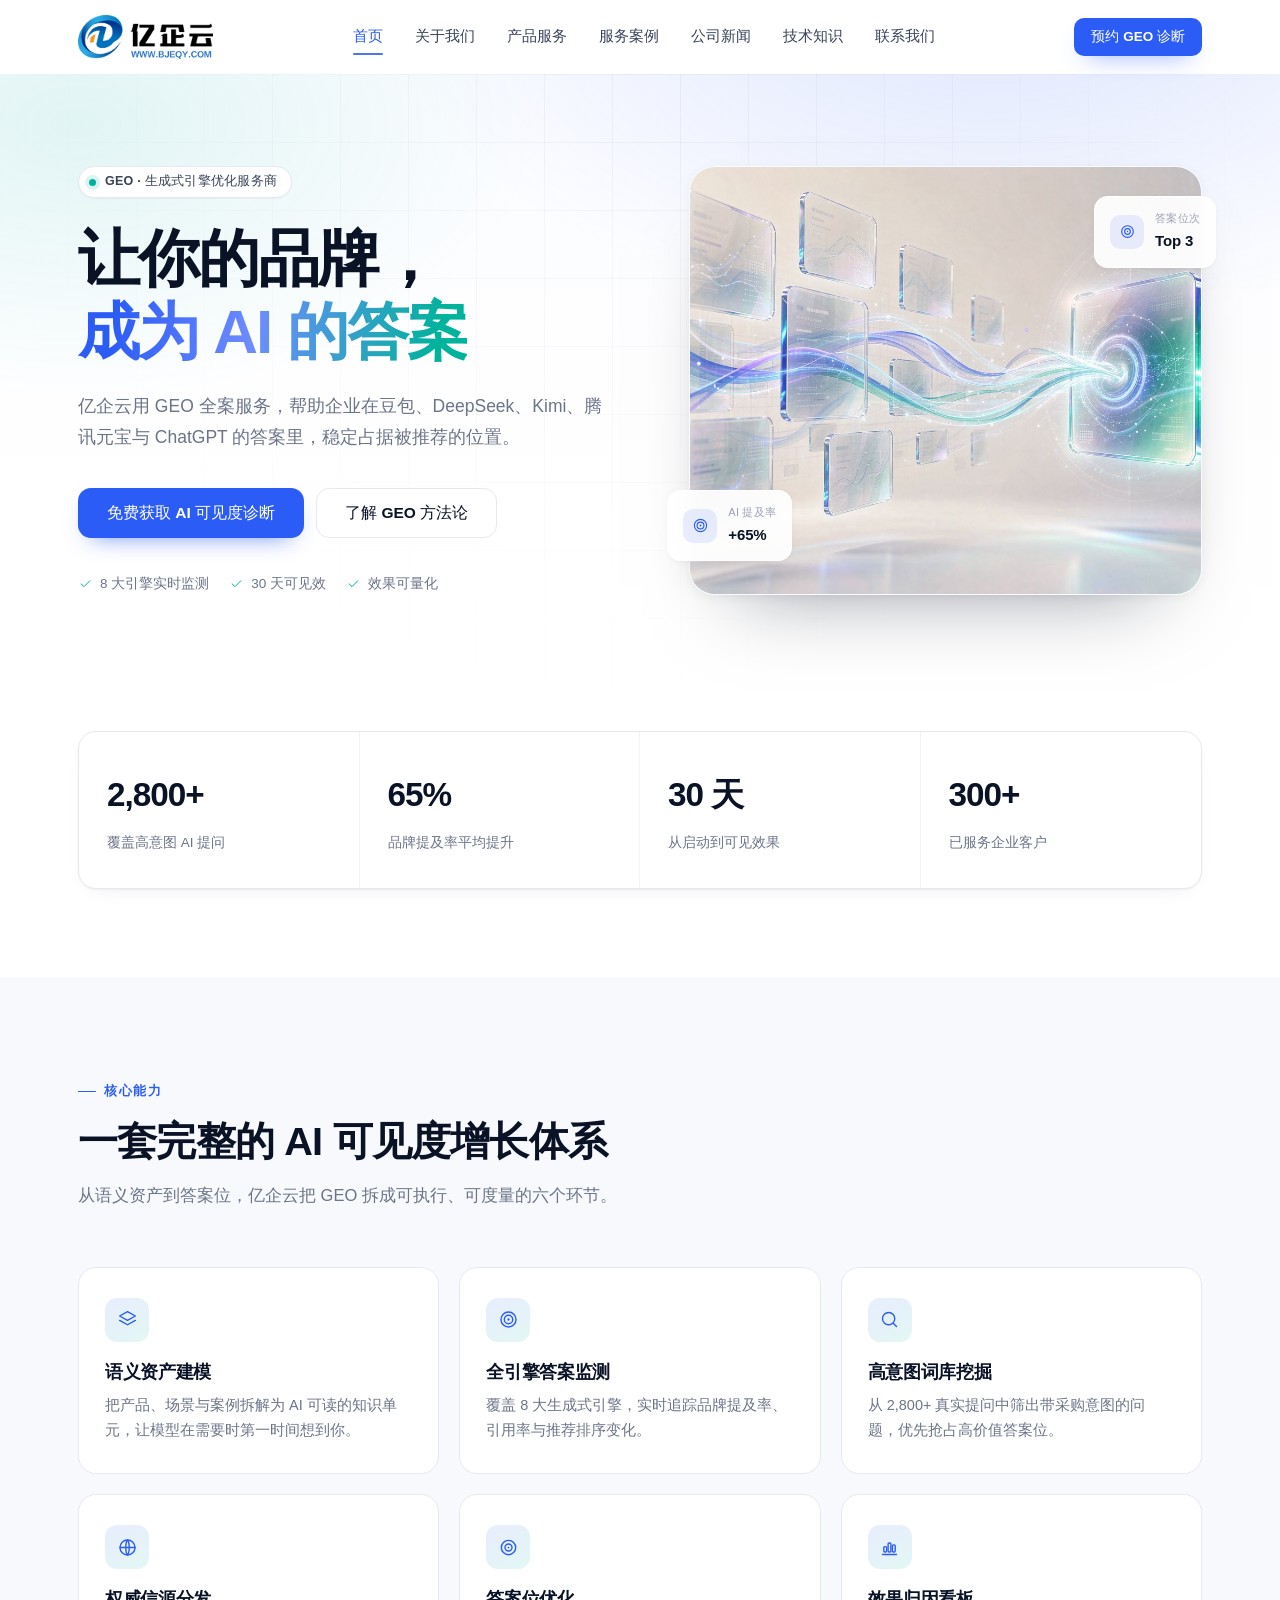
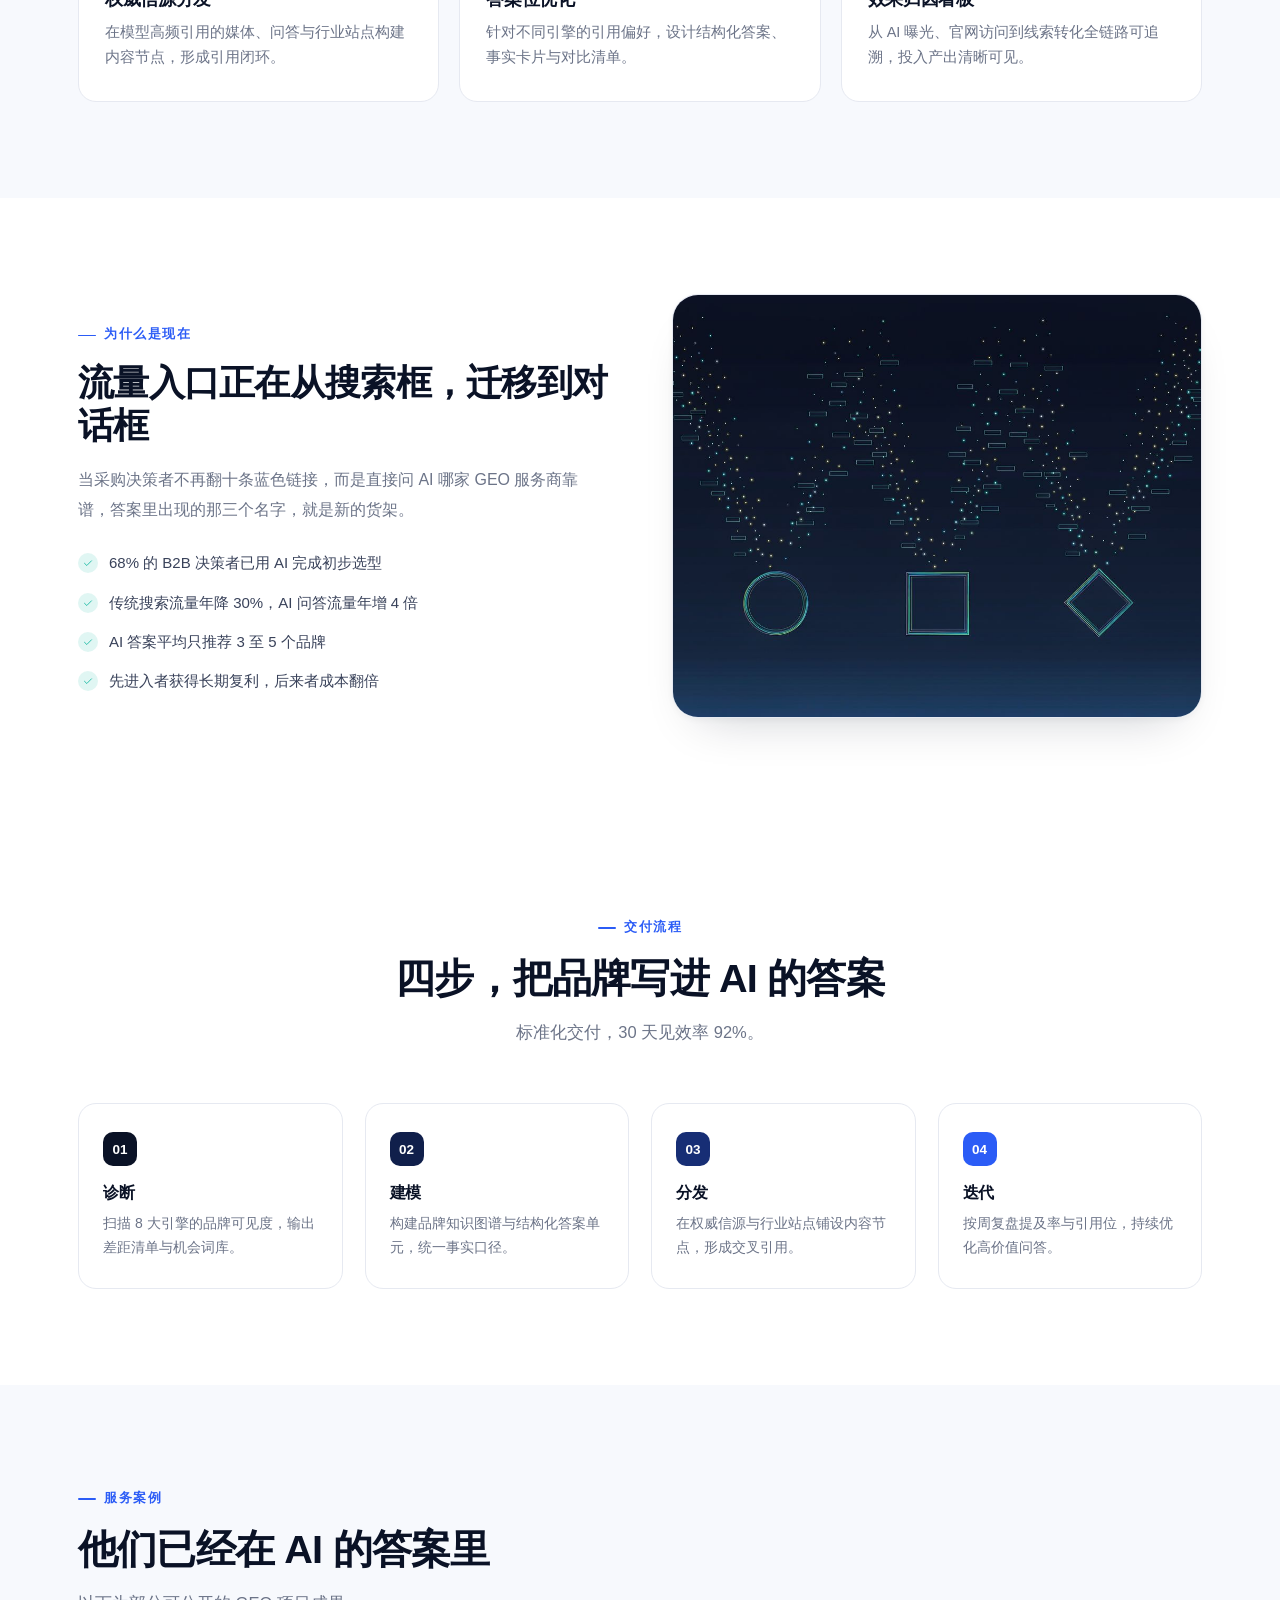
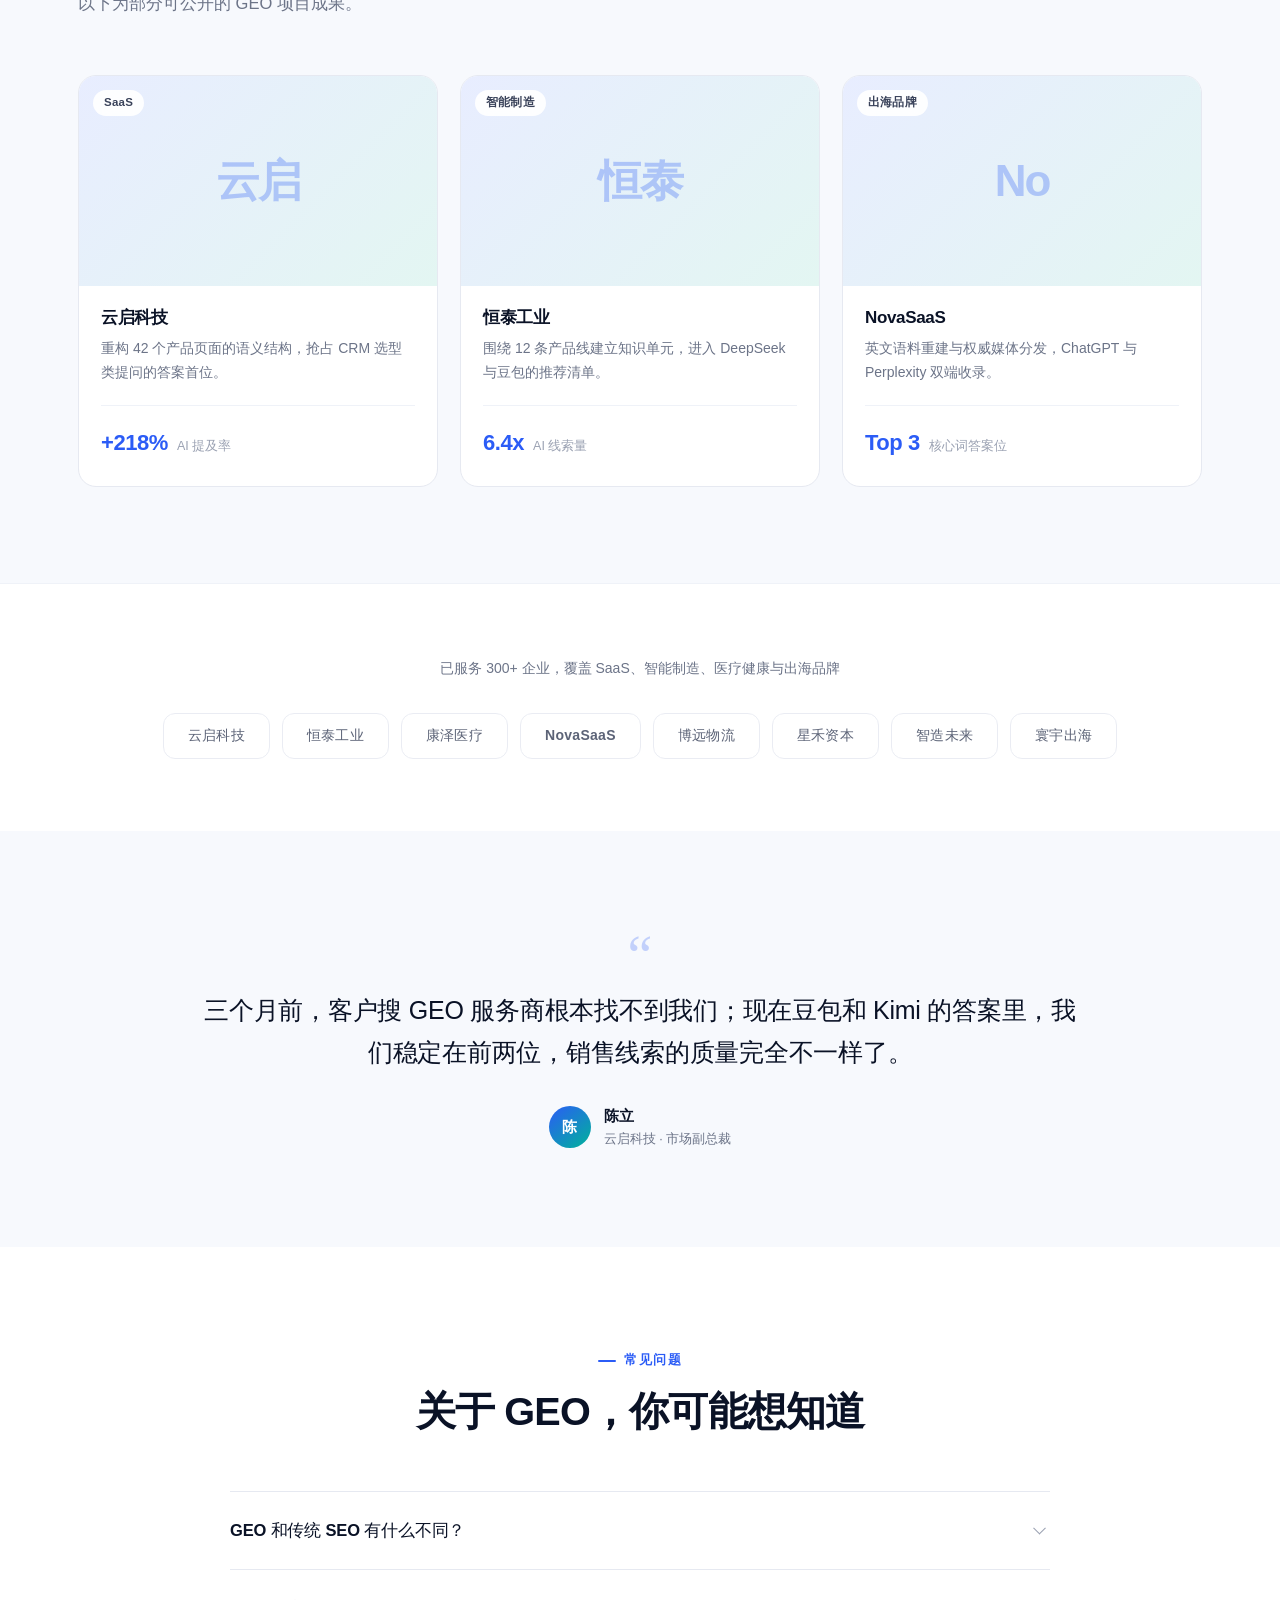
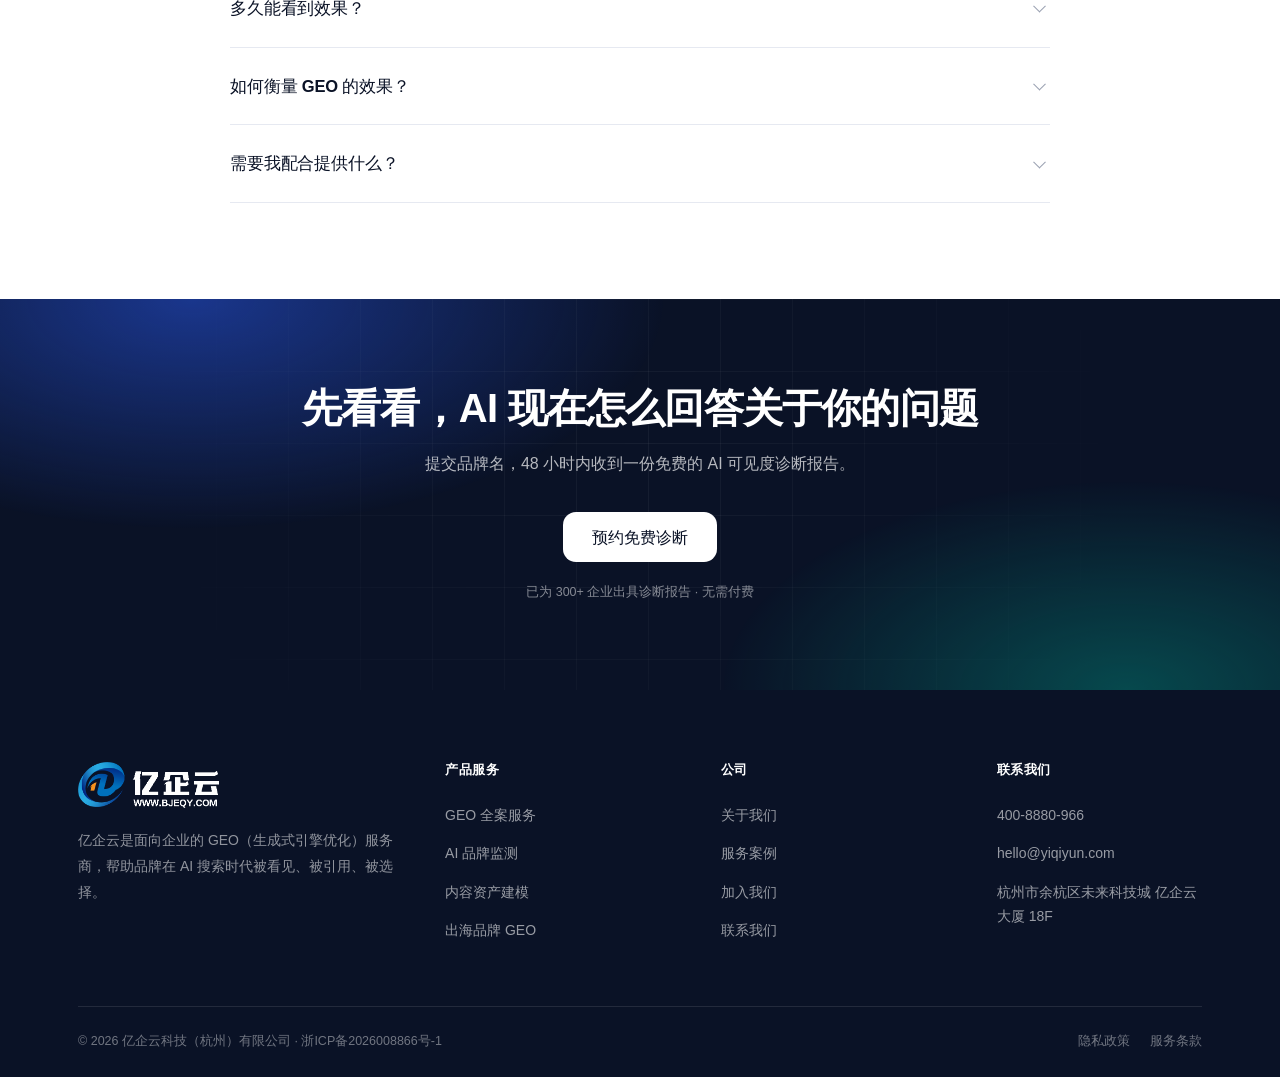
==== index.html @ 998fae6c "亿企云官网静态化版本（GitHub Pages 部署）" ====
<!DOCTYPE html>
<html lang="zh-CN" style="--primary: #2B5CF6; --accent: #00B39A;"><head>
<meta charset="utf-8">
<meta name="viewport" content="width=device-width, initial-scale=1">
<title>亿企云 - GEO 生成式引擎优化服务商 | 让品牌成为 AI 的答案</title>
<meta name="description" content="亿企云提供专业 GEO（生成式引擎优化）服务：AI 品牌监测、内容资产建模、全案代运营，帮助企业在豆包、DeepSeek、Kimi、ChatGPT 的答案里稳定被推荐，30 天可见效果。">
<meta name="theme-color" content="#0A1226">
<link rel="icon" type="image/png" href="assets/img/favicon.png">
<link rel="apple-touch-icon" href="assets/img/logo-mark.png">
<link rel="stylesheet" href="assets/css/site.css">
<script src="assets/js/base.js"></script>
<link rel="canonical" href="https://__GH_HOST__/yiqiyun-site/"><meta name="robots" content="index,follow,max-image-preview:large"><meta name="keywords" content="GEO,生成式引擎优化,AI搜索优化,GEO服务商,AI品牌监测,大模型SEO,亿企云"><meta property="og:title" content="亿企云 - GEO 生成式引擎优化服务商 | 让品牌成为 AI 的答案"><meta property="og:description" content="亿企云提供专业 GEO（生成式引擎优化）服务：AI 品牌监测、内容资产建模、全案代运营，帮助企业在豆包、DeepSeek、Kimi、ChatGPT 的答案里稳定被推荐，30 天可见效果。"><meta property="og:type" content="website"><meta property="og:url" content="https://__GH_HOST__/yiqiyun-site/"><meta property="og:site_name" content="亿企云"><meta property="og:image" content="https://__GH_HOST__/yiqiyun-site/assets/img/logo-color.png"><meta name="twitter:card" content="summary_large_image"><script id="jsonld-org" type="application/ld+json">{"@context":"https://schema.org","@type":"Organization","@id":"https://__GH_HOST__/yiqiyun-site/#organization","name":"亿企云","url":"https://__GH_HOST__/yiqiyun-site/","logo":"https://__GH_HOST__/yiqiyun-site/assets/img/logo-mark.png","description":"亿企云是面向企业的 GEO（生成式引擎优化）服务商，帮助品牌在 AI 搜索时代被看见、被引用、被选择。","contactPoint":[{"@type":"ContactPoint","telephone":"+4008880966","contactType":"customer service","availableLanguage":["zh-CN"]}],"email":"hello@yiqiyun.com","address":{"@type":"PostalAddress","streetAddress":"杭州市余杭区未来科技城 亿企云大厦 18F","addressCountry":"CN"}}</script><script id="jsonld-faq-9" type="application/ld+json">{"@context":"https://schema.org","@type":"FAQPage","mainEntity":[{"@type":"Question","name":"GEO 和传统 SEO 有什么不同？","acceptedAnswer":{"@type":"Answer","text":"SEO 优化的是网页在搜索结果中的排名，GEO 优化的是品牌在生成式答案中的被提及与被引用。前者争位置，后者争被推荐，内容形态、分发渠道与衡量指标都不同。"}},{"@type":"Question","name":"多久能看到效果？","acceptedAnswer":{"@type":"Answer","text":"通常 2-4 周完成诊断与内容建模，30 天左右可在部分引擎看到提及率变化，90 天进入稳定增长期。具体周期取决于行业词库竞争度。"}},{"@type":"Question","name":"如何衡量 GEO 的效果？","acceptedAnswer":{"@type":"Answer","text":"我们提供提及率、引用率、答案位次、AI 来源访问量与线索转化五个指标，全部在后台看板实时可见，并按月出具复盘报告。"}},{"@type":"Question","name":"需要我配合提供什么？","acceptedAnswer":{"@type":"Answer","text":"品牌基础资料、产品文档与既有内容素材即可。其余的知识单元拆解、答案撰写与信源分发由亿企云团队完成。"}}]}</script></head>
<body data-page="home">
  <div id="header"><header class="site-header" id="siteHeader">
      <div class="wrap header-inner">
        <a class="brand" href="/"><img class="brand-logo" src="/assets/img/logo-color.png" alt="亿企云"></a>
        <nav class="nav"><a href="/" class="is-active">首页</a><a href="/about/" class="">关于我们</a><a href="/services/" class="">产品服务</a><a href="/cases/" class="">服务案例</a><a href="/news/" class="">公司新闻</a><a href="/knowledge/" class="">技术知识</a><a href="/contact/" class="">联系我们</a></nav>
        <div class="header-cta">
          <a class="btn btn-primary btn-sm" href="/contact/">预约 GEO 诊断</a>
          <button class="nav-toggle" id="navToggle" aria-label="菜单"><span></span><span></span><span></span></button>
        </div>
      </div>
    </header>
    <div class="mobile-nav" id="mobileNav"><a href="/" class="is-active">首页</a><a href="/about/" class="">关于我们</a><a href="/services/" class="">产品服务</a><a href="/cases/" class="">服务案例</a><a href="/news/" class="">公司新闻</a><a href="/knowledge/" class="">技术知识</a><a href="/contact/" class="">联系我们</a></div></div>
  <main id="blocks"><section data-block-id="1" class="blk hero" data-type="hero">
          <div class="wrap hero-grid">
            <div class="hero-copy">
              <span class="pill"><i></i>GEO · 生成式引擎优化服务商</span>
              <h1>让你的品牌，<br><span class="grad">成为 AI 的答案</span></h1>
              <p class="lead">亿企云用 GEO 全案服务，帮助企业在豆包、DeepSeek、Kimi、腾讯元宝与 ChatGPT 的答案里，稳定占据被推荐的位置。</p>
              <div class="hero-actions">
                <a class="btn btn-primary btn-lg" href="/contact/">免费获取 AI 可见度诊断</a>
                <a class="btn btn-ghost btn-lg" href="/services/">了解 GEO 方法论</a>
              </div>
              <ul class="hero-tags"><li><svg class="" viewBox="0 0 24 24" fill="none" stroke="currentColor" stroke-width="1.6" stroke-linecap="round" stroke-linejoin="round" aria-hidden="true"><path d="m5 12.6 4.6 4.4L19 7.6"></path></svg><span>8 大引擎实时监测</span></li><li><svg class="" viewBox="0 0 24 24" fill="none" stroke="currentColor" stroke-width="1.6" stroke-linecap="round" stroke-linejoin="round" aria-hidden="true"><path d="m5 12.6 4.6 4.4L19 7.6"></path></svg><span>30 天可见效</span></li><li><svg class="" viewBox="0 0 24 24" fill="none" stroke="currentColor" stroke-width="1.6" stroke-linecap="round" stroke-linejoin="round" aria-hidden="true"><path d="m5 12.6 4.6 4.4L19 7.6"></path></svg><span>效果可量化</span></li></ul>
            </div>
            <div class="hero-art">
              <div class="frame"><img src="/assets/img/hero.jpg" alt="亿企云" loading="lazy" decoding="async"></div>
              <div class="float float-a">
                <span class="dot"><svg class="" viewBox="0 0 24 24" fill="none" stroke="currentColor" stroke-width="1.6" stroke-linecap="round" stroke-linejoin="round" aria-hidden="true"><circle cx="12" cy="12" r="8.6"></circle><circle cx="12" cy="12" r="4.8"></circle><circle cx="12" cy="12" r="1.3" fill="currentColor" stroke="none"></circle></svg></span>
                <div><div class="k">AI 提及率</div><div class="v">+65%</div></div>
              </div>
              <div class="float float-b">
                <span class="dot"><svg class="" viewBox="0 0 24 24" fill="none" stroke="currentColor" stroke-width="1.6" stroke-linecap="round" stroke-linejoin="round" aria-hidden="true"><circle cx="12" cy="12" r="8.2"></circle><circle cx="12" cy="12" r="4"></circle><circle cx="12" cy="12" r="1" fill="currentColor" stroke="none"></circle></svg></span>
                <div><div class="k">答案位次</div><div class="v">Top 3</div></div>
              </div>
            </div>
          </div>
        </section><section data-block-id="2" class="blk metrics"><div class="wrap"><div class="metrics-grid reveal in">
          <div class="m"><div class="v">2,800+</div><div class="l">覆盖高意图 AI 提问</div></div><div class="m"><div class="v">65%</div><div class="l">品牌提及率平均提升</div></div><div class="m"><div class="v">30 天</div><div class="l">从启动到可见效果</div></div><div class="m"><div class="v">300+</div><div class="l">已服务企业客户</div></div>
        </div></div></section><section data-block-id="3" class="blk section section--soft" data-type="features">
        <div class="wrap">
          <div class="section-head reveal in">
      <span class="eyebrow">核心能力</span>
      <h2 class="section-title">一套完整的 AI 可见度增长体系</h2>
      <p class="section-desc">从语义资产到答案位，亿企云把 GEO 拆成可执行、可度量的六个环节。</p>
    </div>
          <div class="feature-grid reveal in" data-cols="3">
            <div class="card">
              <div class="ic-box"><svg class="" viewBox="0 0 24 24" fill="none" stroke="currentColor" stroke-width="1.6" stroke-linecap="round" stroke-linejoin="round" aria-hidden="true"><path d="M12 3 3 8l9 5 9-5-9-5Z"></path><path d="M3 13l9 5 9-5"></path></svg></div>
              <h3>语义资产建模</h3>
              <p>把产品、场景与案例拆解为 AI 可读的知识单元，让模型在需要时第一时间想到你。</p>
            </div><div class="card">
              <div class="ic-box"><svg class="" viewBox="0 0 24 24" fill="none" stroke="currentColor" stroke-width="1.6" stroke-linecap="round" stroke-linejoin="round" aria-hidden="true"><circle cx="12" cy="12" r="8.6"></circle><circle cx="12" cy="12" r="4.8"></circle><circle cx="12" cy="12" r="1.3" fill="currentColor" stroke="none"></circle></svg></div>
              <h3>全引擎答案监测</h3>
              <p>覆盖 8 大生成式引擎，实时追踪品牌提及率、引用率与推荐排序变化。</p>
            </div><div class="card">
              <div class="ic-box"><svg class="" viewBox="0 0 24 24" fill="none" stroke="currentColor" stroke-width="1.6" stroke-linecap="round" stroke-linejoin="round" aria-hidden="true"><circle cx="11" cy="11" r="7"></circle><path d="m20 20-3.7-3.7"></path></svg></div>
              <h3>高意图词库挖掘</h3>
              <p>从 2,800+ 真实提问中筛出带采购意图的问题，优先抢占高价值答案位。</p>
            </div><div class="card">
              <div class="ic-box"><svg class="" viewBox="0 0 24 24" fill="none" stroke="currentColor" stroke-width="1.6" stroke-linecap="round" stroke-linejoin="round" aria-hidden="true"><circle cx="12" cy="12" r="8.6"></circle><path d="M3.4 12h17.2M12 3.4c2.6 3 2.6 14.2 0 17.2M12 3.4c-2.6 3-2.6 14.2 0 17.2"></path></svg></div>
              <h3>权威信源分发</h3>
              <p>在模型高频引用的媒体、问答与行业站点构建内容节点，形成引用闭环。</p>
            </div><div class="card">
              <div class="ic-box"><svg class="" viewBox="0 0 24 24" fill="none" stroke="currentColor" stroke-width="1.6" stroke-linecap="round" stroke-linejoin="round" aria-hidden="true"><circle cx="12" cy="12" r="8.2"></circle><circle cx="12" cy="12" r="4"></circle><circle cx="12" cy="12" r="1" fill="currentColor" stroke="none"></circle></svg></div>
              <h3>答案位优化</h3>
              <p>针对不同引擎的引用偏好，设计结构化答案、事实卡片与对比清单。</p>
            </div><div class="card">
              <div class="ic-box"><svg class="" viewBox="0 0 24 24" fill="none" stroke="currentColor" stroke-width="1.6" stroke-linecap="round" stroke-linejoin="round" aria-hidden="true"><path d="M4 20h16"></path><rect x="5.5" y="11" width="3.2" height="6.2" rx="1.1"></rect><rect x="10.4" y="6.8" width="3.2" height="10.4" rx="1.1"></rect><rect x="15.3" y="9" width="3.2" height="8.2" rx="1.1"></rect></svg></div>
              <h3>效果归因看板</h3>
              <p>从 AI 曝光、官网访问到线索转化全链路可追溯，投入产出清晰可见。</p>
            </div>
          </div>
        </div>
      </section><section data-block-id="4" class="blk section" data-type="textImage">
        <div class="wrap">
          <div class="split reveal in">
            <div class="text">
              <span class="eyebrow">为什么是现在</span>
              <h2>流量入口正在从搜索框，迁移到对话框</h2>
              <p class="body">当采购决策者不再翻十条蓝色链接，而是直接问 AI 哪家 GEO 服务商靠谱，答案里出现的那三个名字，就是新的货架。</p>
              <ul class="checks"><li><span class="tick"><svg class="" viewBox="0 0 24 24" fill="none" stroke="currentColor" stroke-width="1.6" stroke-linecap="round" stroke-linejoin="round" aria-hidden="true"><path d="m5 12.6 4.6 4.4L19 7.6"></path></svg></span><span>68% 的 B2B 决策者已用 AI 完成初步选型</span></li><li><span class="tick"><svg class="" viewBox="0 0 24 24" fill="none" stroke="currentColor" stroke-width="1.6" stroke-linecap="round" stroke-linejoin="round" aria-hidden="true"><path d="m5 12.6 4.6 4.4L19 7.6"></path></svg></span><span>传统搜索流量年降 30%，AI 问答流量年增 4 倍</span></li><li><span class="tick"><svg class="" viewBox="0 0 24 24" fill="none" stroke="currentColor" stroke-width="1.6" stroke-linecap="round" stroke-linejoin="round" aria-hidden="true"><path d="m5 12.6 4.6 4.4L19 7.6"></path></svg></span><span>AI 答案平均只推荐 3 至 5 个品牌</span></li><li><span class="tick"><svg class="" viewBox="0 0 24 24" fill="none" stroke="currentColor" stroke-width="1.6" stroke-linecap="round" stroke-linejoin="round" aria-hidden="true"><path d="m5 12.6 4.6 4.4L19 7.6"></path></svg></span><span>先进入者获得长期复利，后来者成本翻倍</span></li></ul>
              
            </div>
            <div class="media"><img src="/assets/img/why.jpg" alt="流量入口正在从搜索框，迁移到对话框" loading="lazy" decoding="async"></div>
          </div>
        </div>
      </section><section data-block-id="5" class="blk section" data-type="process">
        <div class="wrap">
          <div class="section-head is-center reveal in">
      <span class="eyebrow">交付流程</span>
      <h2 class="section-title">四步，把品牌写进 AI 的答案</h2>
      <p class="section-desc">标准化交付，30 天见效率 92%。</p>
    </div>
          <div class="steps reveal in">
            <div class="step">
              <div class="num">01</div>
              <h3>诊断</h3>
              <p>扫描 8 大引擎的品牌可见度，输出差距清单与机会词库。</p>
            </div><div class="step">
              <div class="num">02</div>
              <h3>建模</h3>
              <p>构建品牌知识图谱与结构化答案单元，统一事实口径。</p>
            </div><div class="step">
              <div class="num">03</div>
              <h3>分发</h3>
              <p>在权威信源与行业站点铺设内容节点，形成交叉引用。</p>
            </div><div class="step">
              <div class="num">04</div>
              <h3>迭代</h3>
              <p>按周复盘提及率与引用位，持续优化高价值问答。</p>
            </div>
          </div>
        </div>
      </section><section data-block-id="6" class="blk section section--soft" data-type="cases">
        <div class="wrap">
          <div class="section-head reveal in">
      <span class="eyebrow">服务案例</span>
      <h2 class="section-title">他们已经在 AI 的答案里</h2>
      <p class="section-desc">以下为部分可公开的 GEO 项目成果。</p>
    </div>
          <div class="case-grid reveal in">
            <article class="case">
              <div class="cover">
                <span class="initial">云启</span>
                <span class="tagchip">SaaS</span>
              </div>
              <div class="body">
                <h3>云启科技</h3>
                <p>重构 42 个产品页面的语义结构，抢占 CRM 选型类提问的答案首位。</p>
                <div class="metric"><b>+218%</b><span>AI 提及率</span></div>
              </div>
            </article><article class="case">
              <div class="cover">
                <span class="initial">恒泰</span>
                <span class="tagchip">智能制造</span>
              </div>
              <div class="body">
                <h3>恒泰工业</h3>
                <p>围绕 12 条产品线建立知识单元，进入 DeepSeek 与豆包的推荐清单。</p>
                <div class="metric"><b>6.4x</b><span>AI 线索量</span></div>
              </div>
            </article><article class="case">
              <div class="cover">
                <span class="initial">No</span>
                <span class="tagchip">出海品牌</span>
              </div>
              <div class="body">
                <h3>NovaSaaS</h3>
                <p>英文语料重建与权威媒体分发，ChatGPT 与 Perplexity 双端收录。</p>
                <div class="metric"><b>Top 3</b><span>核心词答案位</span></div>
              </div>
            </article>
          </div>
        </div>
      </section><section data-block-id="7" class="blk logos" data-type="logos">
        <div class="wrap">
          <p class="lg-title">已服务 300+ 企业，覆盖 SaaS、智能制造、医疗健康与出海品牌</p>
          <div class="logo-row reveal in"><span class="lg">云启科技</span><span class="lg">恒泰工业</span><span class="lg">康泽医疗</span><span class="lg">NovaSaaS</span><span class="lg">博远物流</span><span class="lg">星禾资本</span><span class="lg">智造未来</span><span class="lg">寰宇出海</span></div>
        </div>
      </section><section data-block-id="8" class="blk section section--soft" data-type="testimonial">
        <div class="wrap">
          <div class="quote-block reveal in">
            <div class="mark">“</div>
            <blockquote>三个月前，客户搜 GEO 服务商根本找不到我们；现在豆包和 Kimi 的答案里，我们稳定在前两位，销售线索的质量完全不一样了。</blockquote>
            <div class="who">
              <span class="avatar">陈</span>
              <div><div class="n">陈立</div><div class="r">云启科技 · 市场副总裁</div></div>
            </div>
          </div>
        </div>
      </section><section data-block-id="9" class="blk section" data-type="faq">
        <div class="wrap">
          <div class="section-head is-center reveal in">
            <span class="eyebrow">常见问题</span>
            <h2 class="section-title">关于 GEO，你可能想知道</h2>
          </div>
          <div class="faq-list reveal in">
            <details class="faq-item"><summary>GEO 和传统 SEO 有什么不同？</summary><div class="a">SEO 优化的是网页在搜索结果中的排名，GEO 优化的是品牌在生成式答案中的被提及与被引用。前者争位置，后者争被推荐，内容形态、分发渠道与衡量指标都不同。</div></details><details class="faq-item"><summary>多久能看到效果？</summary><div class="a">通常 2-4 周完成诊断与内容建模，30 天左右可在部分引擎看到提及率变化，90 天进入稳定增长期。具体周期取决于行业词库竞争度。</div></details><details class="faq-item"><summary>如何衡量 GEO 的效果？</summary><div class="a">我们提供提及率、引用率、答案位次、AI 来源访问量与线索转化五个指标，全部在后台看板实时可见，并按月出具复盘报告。</div></details><details class="faq-item"><summary>需要我配合提供什么？</summary><div class="a">品牌基础资料、产品文档与既有内容素材即可。其余的知识单元拆解、答案撰写与信源分发由亿企云团队完成。</div></details>
          </div>
        </div>
      </section><section data-block-id="10" class="blk cta-band" data-type="cta">
        <div class="wrap"><div class="cta-inner reveal in">
          <h2>先看看，AI 现在怎么回答关于你的问题</h2>
          <p>提交品牌名，48 小时内收到一份免费的 AI 可见度诊断报告。</p>
          <div class="act"><a class="btn btn-dark btn-lg" href="/contact/">预约免费诊断</a></div>
          <div class="note">已为 300+ 企业出具诊断报告 · 无需付费</div>
        </div></div>
      </section></main>
  <div id="footer"><footer class="site-footer">
      <div class="wrap">
        <div class="footer-top">
          <div>
            <a class="brand" href="/">
              <img class="brand-logo brand-logo-footer" src="/assets/img/logo-white.png" alt="亿企云">
            </a>
            <p class="footer-desc">亿企云是面向企业的 GEO（生成式引擎优化）服务商，帮助品牌在 AI 搜索时代被看见、被引用、被选择。</p>
          </div>
          <div class="footer-col">
            <h4>产品服务</h4>
            <a href="/services/">GEO 全案服务</a><a href="/services/">AI 品牌监测</a><a href="/services/">内容资产建模</a><a href="/services/">出海品牌 GEO</a>
          </div><div class="footer-col">
            <h4>公司</h4>
            <a href="/about/">关于我们</a><a href="/cases/">服务案例</a><a href="/about/">加入我们</a><a href="/contact/">联系我们</a>
          </div>
          <div class="footer-col">
            <h4>联系我们</h4>
            <span>400-8880-966</span>
            <span>hello@yiqiyun.com</span>
            <span>杭州市余杭区未来科技城 亿企云大厦 18F</span>
          </div>
        </div>
        <div class="footer-bottom">
          <span>© 2026 亿企云科技（杭州）有限公司  · 浙ICP备2026008866号-1</span>
          <div class="links"><a href="#">隐私政策</a><a href="#">服务条款</a></div>
        </div>
      </div>
    </footer></div>
  <script src="assets/js/data-static.js"></script>
  <script src="assets/js/cloud.js"></script>
  <script src="assets/js/blocks.js"></script>
  <script src="assets/js/site.js"></script>


</body></html>
---- assets/css/site.css ----
/* 亿企云 · 站点样式
   Design tokens → layout → components → blocks → responsive */

*, *::before, *::after { box-sizing: border-box; }

:root {
  --primary: #2B5CF6;
  --accent: #00B39A;
  --ink: #0A1226;
  --ink-2: #39425A;
  --ink-3: #6C7488;
  --ink-4: #9AA1B2;
  --line: #E6E9F1;
  --line-2: #EFF2F8;
  --bg: #FFFFFF;
  --bg-2: #F7F9FD;
  --bg-3: #0A1226;
  --radius: 18px;
  --radius-sm: 12px;
  --radius-lg: 26px;
  --shadow-sm: 0 1px 2px rgba(10, 18, 38, .04), 0 8px 24px -16px rgba(10, 18, 38, .16);
  --shadow-md: 0 2px 6px rgba(10, 18, 38, .04), 0 24px 48px -28px rgba(10, 18, 38, .24);
  --maxw: 1180px;
  --ease: cubic-bezier(.22, .61, .36, 1);
  --font: -apple-system, BlinkMacSystemFont, "Segoe UI", "PingFang SC", "HarmonyOS Sans SC", "Hiragino Sans GB", "Microsoft YaHei", "Source Han Sans SC", sans-serif;
}

html { -webkit-text-size-adjust: 100%; scroll-behavior: smooth; }

body {
  margin: 0;
  font-family: var(--font);
  color: var(--ink);
  background: var(--bg);
  font-size: 16px;
  line-height: 1.75;
  -webkit-font-smoothing: antialiased;
  text-rendering: optimizeLegibility;
}

img { max-width: 100%; display: block; }
a { color: inherit; text-decoration: none; }
button { font-family: inherit; }
h1, h2, h3, h4 { margin: 0; font-weight: 600; letter-spacing: -.02em; line-height: 1.18; }
p { margin: 0; }
ul { margin: 0; padding: 0; list-style: none; }

::selection { background: rgba(43, 92, 246, .16); }

.wrap { width: 100%; max-width: var(--maxw); margin: 0 auto; padding: 0 28px; }

/* ---------- header ---------- */
.site-header {
  position: fixed; top: 0; left: 0; right: 0; z-index: 90;
  height: 74px;
  display: flex; align-items: center;
  background: rgba(255, 255, 255, .72);
  backdrop-filter: saturate(180%) blur(18px);
  -webkit-backdrop-filter: saturate(180%) blur(18px);
  border-bottom: 1px solid transparent;
  transition: border-color .3s var(--ease), background .3s var(--ease), height .3s var(--ease);
}
.site-header.is-scrolled { border-bottom-color: var(--line); height: 66px; }
.header-inner { display: flex; align-items: center; justify-content: space-between; gap: 24px; width: 100%; }

.brand { display: flex; align-items: center; gap: 11px; }
.brand-logo { height: 44px; width: auto; display: block; }
@media (max-width: 640px) { .brand-logo { height: 34px; } }
.brand-mark {
  width: 36px; height: 36px; border-radius: 11px; flex: 0 0 auto;
  display: grid; place-items: center;
  background: linear-gradient(135deg, var(--primary), #5C86FF 55%, var(--accent));
  color: #fff; font-size: 17px; font-weight: 700; letter-spacing: -.04em;
  box-shadow: 0 6px 18px -8px rgba(43, 92, 246, .8);
}
.brand-mark img { width: 100%; height: 100%; object-fit: cover; border-radius: 11px; }
.brand-text { display: flex; flex-direction: column; line-height: 1.2; }
.brand-name { font-size: 17px; font-weight: 650; letter-spacing: .01em; }
.brand-sub { font-size: 10.5px; letter-spacing: .22em; color: var(--ink-4); text-transform: uppercase; }

.nav { display: flex; align-items: center; gap: 4px; }
.nav a {
  position: relative; padding: 8px 14px; border-radius: 9px;
  font-size: 14.5px; color: var(--ink-2); transition: color .2s, background .2s;
}
.nav a:hover { color: var(--ink); background: rgba(10, 18, 38, .045); }
.nav a.is-active { color: var(--primary); font-weight: 550; }
.nav a.is-active::after {
  content: ""; position: absolute; left: 14px; right: 14px; bottom: 2px; height: 2px;
  background: var(--primary); border-radius: 2px; opacity: .85;
}
.header-cta { display: flex; align-items: center; gap: 10px; }

.btn {
  --btn-bg: var(--primary);
  display: inline-flex; align-items: center; justify-content: center; gap: 8px;
  height: 44px; padding: 0 22px; border-radius: 11px; border: 1px solid transparent;
  font-size: 14.5px; font-weight: 550; cursor: pointer; white-space: nowrap;
  transition: transform .2s var(--ease), box-shadow .25s var(--ease), background .2s, color .2s, border-color .2s;
}
.btn svg { width: 16px; height: 16px; }
.btn-primary {
  background: var(--primary); color: #fff;
  box-shadow: 0 10px 24px -14px color-mix(in srgb, var(--primary) 90%, transparent);
}
.btn-primary:hover { transform: translateY(-1px); box-shadow: 0 14px 30px -14px color-mix(in srgb, var(--primary) 90%, transparent); filter: brightness(1.05); }
.btn-ghost { background: #fff; color: var(--ink); border-color: var(--line); }
.btn-ghost:hover { border-color: #C9D1E4; transform: translateY(-1px); box-shadow: var(--shadow-sm); }
.btn-dark { background: #fff; color: var(--ink); }
.btn-dark:hover { transform: translateY(-1px); }
.btn-sm { height: 38px; padding: 0 16px; font-size: 13.5px; border-radius: 10px; }
.btn-lg { height: 50px; padding: 0 28px; font-size: 15.5px; border-radius: 13px; }

.nav-toggle { display: none; width: 40px; height: 40px; border-radius: 10px; border: 1px solid var(--line); background: #fff; }
.nav-toggle span { display: block; width: 16px; height: 1.5px; background: var(--ink); margin: 4px auto; border-radius: 2px; transition: .25s; }

.mobile-nav {
  position: fixed; inset: 74px 0 auto 0; z-index: 89;
  background: #fff; border-bottom: 1px solid var(--line);
  padding: 12px 28px 24px; display: none;
}
.mobile-nav a { display: block; padding: 13px 0; border-bottom: 1px solid var(--line-2); font-size: 16px; color: var(--ink-2); }
.mobile-nav.is-open { display: block; }

/* ---------- page shell ---------- */
main { padding-top: 74px; min-height: 60vh; }

.blk { position: relative; }
.section { padding: 96px 0; }
.section--tight { padding: 64px 0; }
.section--soft { background: var(--bg-2); }

.eyebrow {
  display: inline-flex; align-items: center; gap: 8px;
  font-size: 12.5px; font-weight: 600; letter-spacing: .12em; text-transform: uppercase;
  color: var(--primary);
}
.eyebrow::before { content: ""; width: 18px; height: 1.5px; background: var(--primary); border-radius: 2px; }

.section-head { max-width: 720px; margin-bottom: 56px; }
.section-head.is-center { margin-left: auto; margin-right: auto; text-align: center; }
.section-head.is-center .eyebrow { justify-content: center; }
.section-title { font-size: clamp(28px, 3.1vw, 40px); margin-top: 16px; }
.section-desc { margin-top: 16px; color: var(--ink-3); font-size: 16.5px; line-height: 1.8; }

.grad {
  background: linear-gradient(100deg, var(--primary) 10%, #6E8CFF 45%, var(--accent) 92%);
  -webkit-background-clip: text; background-clip: text; color: transparent;
}

/* ---------- page header ---------- */
.pagehead {
  padding: 76px 0 64px;
  background:
    radial-gradient(720px 320px at 12% -30%, rgba(43, 92, 246, .10), transparent 70%),
    radial-gradient(620px 300px at 88% -10%, rgba(0, 179, 154, .10), transparent 70%),
    var(--bg-2);
  border-bottom: 1px solid var(--line-2);
}
.pagehead h1 { font-size: clamp(30px, 4vw, 46px); margin-top: 18px; max-width: 760px; }
.pagehead p { margin-top: 18px; color: var(--ink-3); font-size: 16.5px; max-width: 640px; }

/* ---------- hero ---------- */
.hero {
  padding: 92px 0 96px;
  overflow: hidden;
  background:
    radial-gradient(900px 480px at 78% -12%, rgba(43, 92, 246, .13), transparent 68%),
    radial-gradient(700px 420px at 6% 8%, rgba(0, 179, 154, .10), transparent 66%),
    linear-gradient(180deg, #FBFCFF 0%, #FFFFFF 72%);
}
.hero::before {
  content: ""; position: absolute; inset: 0;
  background-image: linear-gradient(to right, rgba(10, 18, 38, .045) 1px, transparent 1px),
                    linear-gradient(to bottom, rgba(10, 18, 38, .045) 1px, transparent 1px);
  background-size: 68px 68px;
  mask-image: radial-gradient(circle at 50% 0%, #000 0%, transparent 72%);
  -webkit-mask-image: radial-gradient(circle at 50% 0%, #000 0%, transparent 72%);
  pointer-events: none;
}
.hero-grid { position: relative; display: grid; grid-template-columns: 1.04fr .96fr; gap: 56px; align-items: center; }
.hero-copy { max-width: 600px; }

.pill {
  display: inline-flex; align-items: center; gap: 9px;
  height: 32px; padding: 0 14px 0 10px; border-radius: 999px;
  background: #fff; border: 1px solid var(--line); box-shadow: var(--shadow-sm);
  font-size: 12.5px; font-weight: 550; color: var(--ink-2); letter-spacing: .02em;
}
.pill i {
  width: 7px; height: 7px; border-radius: 50%; background: var(--accent);
  box-shadow: 0 0 0 4px rgba(0, 179, 154, .14);
}

.hero h1 { font-size: clamp(36px, 5vw, 62px); margin: 24px 0 0; letter-spacing: -.032em; }
.hero h1 .grad { display: inline-block; }
.hero .lead { margin-top: 22px; font-size: 17.5px; line-height: 1.8; color: var(--ink-3); max-width: 540px; }
.hero-actions { display: flex; flex-wrap: wrap; gap: 12px; margin-top: 34px; }
.hero-tags { display: flex; flex-wrap: wrap; gap: 20px; margin-top: 34px; }
.hero-tags li { display: flex; align-items: center; gap: 7px; font-size: 13.5px; color: var(--ink-3); }
.hero-tags svg { width: 15px; height: 15px; color: var(--accent); }

.hero-art { position: relative; }
.hero-art .frame {
  position: relative; border-radius: var(--radius-lg); overflow: hidden;
  border: 1px solid rgba(255, 255, 255, .7);
  box-shadow: 0 40px 80px -50px rgba(10, 18, 38, .5), 0 2px 10px rgba(10, 18, 38, .05);
  background: linear-gradient(160deg, #EDF1FF, #E6F7F4);
  aspect-ratio: 4 / 3.35;
}
.hero-art .frame img { width: 100%; height: 100%; object-fit: cover; }
.hero-art .float {
  position: absolute; background: rgba(255, 255, 255, .92); backdrop-filter: blur(10px);
  border: 1px solid rgba(255, 255, 255, .9); border-radius: 14px; padding: 12px 15px;
  box-shadow: var(--shadow-md); display: flex; gap: 11px; align-items: center;
}
.hero-art .float .k { font-size: 11px; color: var(--ink-4); letter-spacing: .02em; }
.hero-art .float .v { font-size: 15px; font-weight: 650; letter-spacing: -.01em; }
.hero-art .float .dot { width: 34px; height: 34px; border-radius: 10px; display: grid; place-items: center; background: rgba(43, 92, 246, .1); color: var(--primary); }
.hero-art .float .dot svg { width: 17px; height: 17px; }
.hero-art .float-a { left: -22px; bottom: 34px; }
.hero-art .float-b { right: -14px; top: 30px; }

.hero.is-centered { text-align: center; }
.hero.is-centered .hero-copy { margin: 0 auto; max-width: 780px; }
.hero.is-centered .hero .lead { margin-left: auto; margin-right: auto; }
.hero.is-centered .hero-actions, .hero.is-centered .hero-tags { justify-content: center; }

/* ---------- metrics ---------- */
.metrics { padding: 40px 0 88px; }
.metrics-grid {
  display: grid; grid-template-columns: repeat(4, 1fr);
  border: 1px solid var(--line); border-radius: var(--radius); background: #fff;
  box-shadow: var(--shadow-sm); overflow: hidden;
}
.metrics-grid .m { padding: 34px 28px; border-right: 1px solid var(--line-2); }
.metrics-grid .m:last-child { border-right: 0; }
.metrics-grid .v { font-size: clamp(26px, 2.6vw, 34px); font-weight: 650; letter-spacing: -.03em; font-variant-numeric: tabular-nums; }
.metrics-grid .l { margin-top: 6px; font-size: 13.5px; color: var(--ink-3); }

/* ---------- features ---------- */
.feature-grid { display: grid; gap: 20px; grid-template-columns: repeat(3, 1fr); }
.feature-grid[data-cols="2"] { grid-template-columns: repeat(2, 1fr); }
.feature-grid[data-cols="4"] { grid-template-columns: repeat(4, 1fr); }
.card {
  padding: 30px 26px; border-radius: var(--radius); border: 1px solid var(--line);
  background: #fff; transition: transform .3s var(--ease), box-shadow .3s var(--ease), border-color .3s;
}
.card:hover { transform: translateY(-4px); box-shadow: var(--shadow-md); border-color: #DCE3F2; }
.card .ic-box {
  width: 44px; height: 44px; border-radius: 12px; display: grid; place-items: center;
  background: linear-gradient(150deg, rgba(43, 92, 246, .11), rgba(0, 179, 154, .11));
  color: var(--primary); margin-bottom: 20px;
}
.card .ic-box svg { width: 21px; height: 21px; }
.card h3 { font-size: 17.5px; }
.card p { margin-top: 10px; color: var(--ink-3); font-size: 14.5px; line-height: 1.75; }

/* ---------- text + image ---------- */
.split { display: grid; grid-template-columns: 1fr 1fr; gap: 64px; align-items: center; }
.split .media {
  border-radius: var(--radius-lg); overflow: hidden; border: 1px solid var(--line);
  background: linear-gradient(160deg, #EEF2FF, #E7F7F3); aspect-ratio: 5 / 4;
  box-shadow: var(--shadow-md);
}
.split .media img { width: 100%; height: 100%; object-fit: cover; }
.split h2 { font-size: clamp(26px, 2.9vw, 36px); margin-top: 16px; }
.split .body { margin-top: 18px; color: var(--ink-3); font-size: 16px; line-height: 1.85; }
.split .checks { margin-top: 26px; display: grid; gap: 13px; }
.split .checks li { display: flex; gap: 11px; align-items: flex-start; font-size: 15px; color: var(--ink-2); }
.split .checks .tick {
  flex: 0 0 auto; width: 20px; height: 20px; border-radius: 50%; margin-top: 3px;
  display: grid; place-items: center; background: rgba(0, 179, 154, .12); color: var(--accent);
}
.split .checks .tick svg { width: 12px; height: 12px; }
.split .foot { margin-top: 30px; }
.split.is-reverse .media { order: 2; }

/* ---------- process ---------- */
.steps { display: grid; grid-template-columns: repeat(4, 1fr); gap: 22px; counter-reset: st; }
.step { position: relative; padding: 28px 24px; border-radius: var(--radius); background: #fff; border: 1px solid var(--line); }
.step .num {
  width: 34px; height: 34px; border-radius: 10px; display: grid; place-items: center;
  font-size: 13.5px; font-weight: 650; color: #fff; background: var(--ink); margin-bottom: 18px;
  font-variant-numeric: tabular-nums;
}
.step:nth-child(2) .num { background: color-mix(in srgb, var(--ink) 82%, var(--primary)); }
.step:nth-child(3) .num { background: color-mix(in srgb, var(--ink) 62%, var(--primary)); }
.step:nth-child(4) .num { background: var(--primary); }
.step h3 { font-size: 16px; }
.step p { margin-top: 9px; font-size: 14px; color: var(--ink-3); line-height: 1.7; }

/* ---------- cases ---------- */
.case-grid { display: grid; grid-template-columns: repeat(3, 1fr); gap: 22px; }
.case {
  border-radius: var(--radius); border: 1px solid var(--line); background: #fff; overflow: hidden;
  display: flex; flex-direction: column; transition: transform .3s var(--ease), box-shadow .3s var(--ease), border-color .3s;
}
.case:hover { transform: translateY(-4px); box-shadow: var(--shadow-md); border-color: #DCE3F2; }
.case .cover {
  position: relative; aspect-ratio: 16 / 9.4; overflow: hidden;
  background: linear-gradient(135deg, #E8EDFF, #E3F6F2);
  display: grid; place-items: center;
}
.case .cover img { width: 100%; height: 100%; object-fit: cover; }
.case .cover .initial { font-size: 44px; font-weight: 700; letter-spacing: -.05em; color: rgba(43, 92, 246, .3); }
.case .cover .tagchip {
  position: absolute; left: 14px; top: 14px; height: 26px; padding: 0 11px; border-radius: 999px;
  background: rgba(255, 255, 255, .92); backdrop-filter: blur(8px);
  font-size: 11.5px; font-weight: 600; color: var(--ink-2); display: inline-flex; align-items: center;
  letter-spacing: .02em;
}
.case .body { padding: 22px 22px 24px; display: flex; flex-direction: column; flex: 1; }
.case h3 { font-size: 17px; }
.case p { margin-top: 9px; font-size: 14px; color: var(--ink-3); line-height: 1.7; flex: 1; }
.case .metric { display: flex; align-items: baseline; gap: 9px; margin-top: 20px; padding-top: 18px; border-top: 1px solid var(--line-2); }
.case .metric b { font-size: 22px; letter-spacing: -.02em; color: var(--primary); font-variant-numeric: tabular-nums; }
.case .metric span { font-size: 12.5px; color: var(--ink-4); }

/* ---------- 文章列表 ---------- */
.article-grid { display: grid; grid-template-columns: repeat(3, 1fr); gap: 22px; }
.article-card {
  border-radius: var(--radius); border: 1px solid var(--line); background: #fff; overflow: hidden;
  display: flex; flex-direction: column; transition: transform .3s var(--ease), box-shadow .3s var(--ease), border-color .3s;
}
.article-card:hover { transform: translateY(-4px); box-shadow: var(--shadow-md); border-color: #DCE3F2; }
.article-card .ac-cover {
  position: relative; aspect-ratio: 16 / 9; overflow: hidden;
  background: linear-gradient(135deg, #E8EDFF, #E3F6F2);
  display: grid; place-items: center;
}
.article-card .ac-cover img { width: 100%; height: 100%; object-fit: cover; transition: transform .5s var(--ease); }
.article-card:hover .ac-cover img { transform: scale(1.04); }
.article-card .ac-ph { font-size: 15px; font-weight: 650; letter-spacing: .08em; color: rgba(43, 92, 246, .45); }
.article-card .ac-body { padding: 20px 22px 22px; display: flex; flex-direction: column; flex: 1; }
.ac-meta { display: flex; align-items: center; gap: 10px; }
.ac-tag {
  height: 24px; padding: 0 10px; border-radius: 999px; display: inline-flex; align-items: center;
  background: rgba(43, 92, 246, .08); color: var(--primary); font-size: 11.5px; font-weight: 600;
}
.ac-date { font-size: 12px; color: var(--ink-4); font-variant-numeric: tabular-nums; }
.article-card .ac-title { margin-top: 12px; font-size: 16.5px; line-height: 1.5; }
.article-card .ac-sum { margin-top: 8px; font-size: 13.5px; color: var(--ink-3); line-height: 1.75; flex: 1;
  display: -webkit-box; -webkit-line-clamp: 2; -webkit-box-orient: vertical; overflow: hidden; }
.ac-more { display: inline-flex; align-items: center; gap: 6px; margin-top: 16px; font-size: 13px; font-weight: 600; color: var(--primary); }
.ac-more svg { width: 15px; height: 15px; transition: transform .25s var(--ease); }
.article-card:hover .ac-more svg { transform: translateX(3px); }

/* ---------- 文章详情页 ---------- */
.article-page { padding: 64px 0 96px; }
.wrap-narrow { max-width: 780px; }
.crumb a { font-size: 13.5px; color: var(--ink-3); transition: color .2s; }
.crumb a:hover { color: var(--primary); }
.article-page .ac-meta { margin-top: 26px; }
.ap-title { margin-top: 14px; font-size: clamp(24px, 3.4vw, 34px); line-height: 1.32; letter-spacing: -.015em; }
.ap-sum { margin-top: 16px; font-size: 15.5px; color: var(--ink-3); line-height: 1.85; padding: 14px 18px; border-left: 3px solid var(--primary); background: #F6F8FE; border-radius: 0 12px 12px 0; }
.ap-cover { margin: 30px 0 6px; border-radius: var(--radius); overflow: hidden; border: 1px solid var(--line); }
.ap-cover img { width: 100%; display: block; }
.ap-body { margin-top: 22px; }
.ap-body p { font-size: 15.5px; line-height: 1.95; color: var(--ink-2); margin-top: 18px; }
.ap-foot { margin-top: 52px; padding-top: 32px; border-top: 1px solid var(--line-2); }

/* ---------- logos ---------- */
.logos { padding: 72px 0; border-top: 1px solid var(--line-2); }
.logos .lg-title { text-align: center; color: var(--ink-3); font-size: 14px; }
.logo-row { display: flex; flex-wrap: wrap; justify-content: center; gap: 12px; margin-top: 32px; }
.logo-row .lg {
  height: 46px; padding: 0 24px; display: inline-flex; align-items: center; border-radius: 12px;
  border: 1px solid var(--line); background: #fff; color: var(--ink-2);
  font-size: 14px; font-weight: 550; letter-spacing: .02em; opacity: .82;
  transition: opacity .25s, transform .25s var(--ease), border-color .25s;
}
.logo-row .lg:hover { opacity: 1; transform: translateY(-2px); border-color: #D8E0F0; }

/* ---------- testimonial ---------- */
.quote-block { text-align: center; max-width: 880px; margin: 0 auto; }
.quote-block .mark { font-size: 56px; line-height: 1; color: color-mix(in srgb, var(--primary) 26%, transparent); font-family: Georgia, serif; }
.quote-block blockquote { margin: 6px 0 0; font-size: clamp(19px, 2.2vw, 25px); line-height: 1.7; letter-spacing: -.01em; color: var(--ink); font-weight: 500; }
.quote-block .who { margin-top: 30px; display: flex; align-items: center; justify-content: center; gap: 13px; }
.quote-block .avatar {
  width: 42px; height: 42px; border-radius: 50%; display: grid; place-items: center;
  background: linear-gradient(140deg, var(--primary), var(--accent)); color: #fff; font-weight: 600; font-size: 15px;
}
.quote-block .who .n { font-size: 14.5px; font-weight: 600; text-align: left; }
.quote-block .who .r { font-size: 12.5px; color: var(--ink-3); text-align: left; }

/* ---------- faq ---------- */
.faq-list { max-width: 820px; margin: 0 auto; border-top: 1px solid var(--line); }
.faq-item { border-bottom: 1px solid var(--line); }
.faq-item summary {
  list-style: none; cursor: pointer; padding: 24px 40px 24px 0; position: relative;
  font-size: 16.5px; font-weight: 550; letter-spacing: -.01em; transition: color .2s;
}
.faq-item summary::-webkit-details-marker { display: none; }
.faq-item summary:hover { color: var(--primary); }
.faq-item summary::after {
  content: ""; position: absolute; right: 6px; top: 50%; width: 9px; height: 9px;
  border-right: 1.6px solid var(--ink-4); border-bottom: 1.6px solid var(--ink-4);
  transform: translateY(-70%) rotate(45deg); transition: transform .25s var(--ease);
}
.faq-item[open] summary::after { transform: translateY(-30%) rotate(-135deg); }
.faq-item .a { padding: 0 0 26px; color: var(--ink-3); font-size: 15px; line-height: 1.85; max-width: 700px; }

/* ---------- cta ---------- */
.cta-band { background: var(--bg-3); color: #fff; overflow: hidden; position: relative; }
.cta-band::before {
  content: ""; position: absolute; inset: 0;
  background:
    radial-gradient(700px 340px at 15% 0%, rgba(43, 92, 246, .55), transparent 68%),
    radial-gradient(620px 320px at 88% 100%, rgba(0, 179, 154, .38), transparent 66%);
  opacity: .9;
}
.cta-band::after {
  content: ""; position: absolute; inset: 0;
  background-image: linear-gradient(to right, rgba(255, 255, 255, .05) 1px, transparent 1px),
                    linear-gradient(to bottom, rgba(255, 255, 255, .05) 1px, transparent 1px);
  background-size: 72px 72px;
  mask-image: radial-gradient(circle at 50% 40%, #000, transparent 76%);
  -webkit-mask-image: radial-gradient(circle at 50% 40%, #000, transparent 76%);
}
.cta-inner { position: relative; text-align: center; padding: 86px 0; }
.cta-inner h2 { font-size: clamp(26px, 3.2vw, 40px); color: #fff; max-width: 760px; margin: 0 auto; }
.cta-inner p { margin: 18px auto 0; color: rgba(255, 255, 255, .7); font-size: 16px; max-width: 560px; }
.cta-inner .act { margin-top: 34px; display: flex; justify-content: center; gap: 12px; flex-wrap: wrap; }
.cta-inner .note { margin-top: 20px; font-size: 12.5px; color: rgba(255, 255, 255, .5); }

/* ---------- contact ---------- */
.contact-grid { display: grid; grid-template-columns: .92fr 1.08fr; gap: 56px; align-items: start; }
.contact-list { display: grid; gap: 4px; margin-top: 32px; }
.contact-list .row { display: flex; gap: 16px; padding: 18px 0; border-bottom: 1px solid var(--line-2); align-items: flex-start; }
.contact-list .row:last-child { border-bottom: 0; }
.contact-list .ic { width: 38px; height: 38px; border-radius: 11px; display: grid; place-items: center; background: var(--bg-2); color: var(--primary); flex: 0 0 auto; }
.contact-list .ic svg { width: 18px; height: 18px; }
.contact-list .k { font-size: 12.5px; color: var(--ink-4); letter-spacing: .04em; }
.contact-list .v { font-size: 15.5px; font-weight: 550; margin-top: 2px; word-break: break-all; }

.form-card {
  background: #fff; border: 1px solid var(--line); border-radius: var(--radius-lg);
  padding: 34px; box-shadow: var(--shadow-md);
}
.form-card h3 { font-size: 20px; }
.form-card .fd { margin-top: 8px; font-size: 14px; color: var(--ink-3); }
.form { display: grid; gap: 16px; margin-top: 26px; }
.form .row2 { display: grid; grid-template-columns: 1fr 1fr; gap: 16px; }
.field label { display: block; font-size: 12.5px; color: var(--ink-3); margin-bottom: 7px; letter-spacing: .02em; }
.field input, .field textarea {
  width: 100%; border: 1px solid var(--line); border-radius: 11px; padding: 12px 14px;
  font-family: inherit; font-size: 14.5px; color: var(--ink); background: #FCFDFF;
  transition: border-color .2s, box-shadow .2s, background .2s;
}
.field textarea { resize: vertical; min-height: 104px; line-height: 1.7; }
.field input:focus, .field textarea:focus {
  outline: none; border-color: color-mix(in srgb, var(--primary) 55%, #fff);
  box-shadow: 0 0 0 4px color-mix(in srgb, var(--primary) 12%, transparent); background: #fff;
}
.form-msg { font-size: 13.5px; margin-top: 4px; min-height: 20px; }
.form-msg.ok { color: var(--accent); }
.form-msg.err { color: #D14343; }

/* ---------- richtext ---------- */
.richtext { max-width: 760px; }
.richtext h2 { font-size: clamp(24px, 2.6vw, 32px); }
.richtext p { margin-top: 18px; color: var(--ink-3); font-size: 16px; line-height: 1.9; }

/* ---------- footer ---------- */
.site-footer { background: var(--bg-3); color: rgba(255, 255, 255, .68); padding: 72px 0 0; }
.footer-top { display: grid; grid-template-columns: 1.4fr 1fr 1fr .9fr; gap: 48px; padding-bottom: 56px; }
.site-footer .brand-name { color: #fff; }
.site-footer .brand-sub { color: rgba(255, 255, 255, .4); }
.site-footer .brand-logo-footer { height: 46px; }
.footer-desc { margin-top: 20px; font-size: 14px; line-height: 1.85; max-width: 340px; color: rgba(255, 255, 255, .55); }
.footer-col h4 { font-size: 13px; color: #fff; letter-spacing: .04em; margin-bottom: 18px; font-weight: 600; }
.footer-col a, .footer-col span { display: block; font-size: 14px; color: rgba(255, 255, 255, .58); padding: 7px 0; transition: color .2s; }
.footer-col a:hover { color: #fff; }
.footer-bottom {
  border-top: 1px solid rgba(255, 255, 255, .1); padding: 24px 0;
  display: flex; align-items: center; justify-content: space-between; gap: 16px; flex-wrap: wrap;
  font-size: 12.5px; color: rgba(255, 255, 255, .42);
}
.footer-bottom .links { display: flex; gap: 20px; }
.footer-bottom a:hover { color: #fff; }

/* ---------- loading / error ---------- */
.state-note { padding: 120px 0; text-align: center; color: var(--ink-3); }
.state-note .spin {
  width: 26px; height: 26px; margin: 0 auto 18px; border-radius: 50%;
  border: 2px solid var(--line); border-top-color: var(--primary); animation: spin .8s linear infinite;
}
@keyframes spin { to { transform: rotate(360deg); } }

/* ---------- reveal ---------- */
.reveal { opacity: 0; transform: translateY(18px); transition: opacity .7s var(--ease), transform .7s var(--ease); }
.reveal.in { opacity: 1; transform: none; }

/* ---------- edit mode (iframe) ---------- */
body.yc-edit .blk { outline: 1px dashed transparent; outline-offset: -6px; transition: outline-color .2s, background .2s; }
body.yc-edit .blk:hover { outline-color: rgba(43, 92, 246, .5); background: rgba(43, 92, 246, .015); }
body.yc-edit .blk.is-selected { outline: 1.5px solid var(--primary); outline-offset: -6px; }
body.yc-edit .blk { cursor: pointer; }
body.yc-edit a, body.yc-edit button { pointer-events: none; }

/* ---------- responsive ---------- */
@media (max-width: 1024px) {
  .hero-grid { grid-template-columns: 1fr; gap: 48px; }
  .hero-art { max-width: 560px; }
  .hero-art .float-a { left: 8px; }
  .hero-art .float-b { right: 8px; }
  .feature-grid, .feature-grid[data-cols="4"] { grid-template-columns: repeat(2, 1fr); }
  .case-grid, .article-grid { grid-template-columns: repeat(2, 1fr); }
  .steps { grid-template-columns: repeat(2, 1fr); }
  .split { grid-template-columns: 1fr; gap: 40px; }
  .split.is-reverse .media { order: 0; }
  .contact-grid { grid-template-columns: 1fr; gap: 40px; }
  .footer-top { grid-template-columns: 1fr 1fr; gap: 36px; }
  .metrics-grid { grid-template-columns: repeat(2, 1fr); }
  .metrics-grid .m:nth-child(2) { border-right: 0; }
  .metrics-grid .m:nth-child(1), .metrics-grid .m:nth-child(2) { border-bottom: 1px solid var(--line-2); }
}

@media (max-width: 860px) {
  .nav, .header-cta .btn { display: none; }
  .nav-toggle { display: block; }
  .header-cta { gap: 8px; }
  .header-cta .btn-sm { display: inline-flex; }
}

@media (max-width: 720px) {
  .wrap { padding: 0 20px; }
  .section { padding: 68px 0; }
  .hero { padding: 56px 0 64px; }
  .hero h1 { font-size: clamp(30px, 8.6vw, 40px); }
  .hero .lead { font-size: 16px; }
  .feature-grid, .feature-grid[data-cols="2"], .feature-grid[data-cols="4"], .case-grid, .article-grid, .steps { grid-template-columns: 1fr; }
  .metrics-grid { grid-template-columns: 1fr; }
  .metrics-grid .m { border-right: 0; border-bottom: 1px solid var(--line-2); }
  .metrics-grid .m:last-child { border-bottom: 0; }
  .section-head { margin-bottom: 34px; }
  .cta-inner { padding: 64px 0; }
  .form-card { padding: 24px 20px; }
  .form .row2 { grid-template-columns: 1fr; }
  .footer-top { grid-template-columns: 1fr 1fr; gap: 32px; padding-bottom: 40px; }
  .site-footer { padding-top: 52px; }
  .hero-art .float { display: none; }
  .pagehead { padding: 52px 0 44px; }
  .quote-block blockquote { font-size: 18px; }
  .metrics { padding: 24px 0 64px; }
}
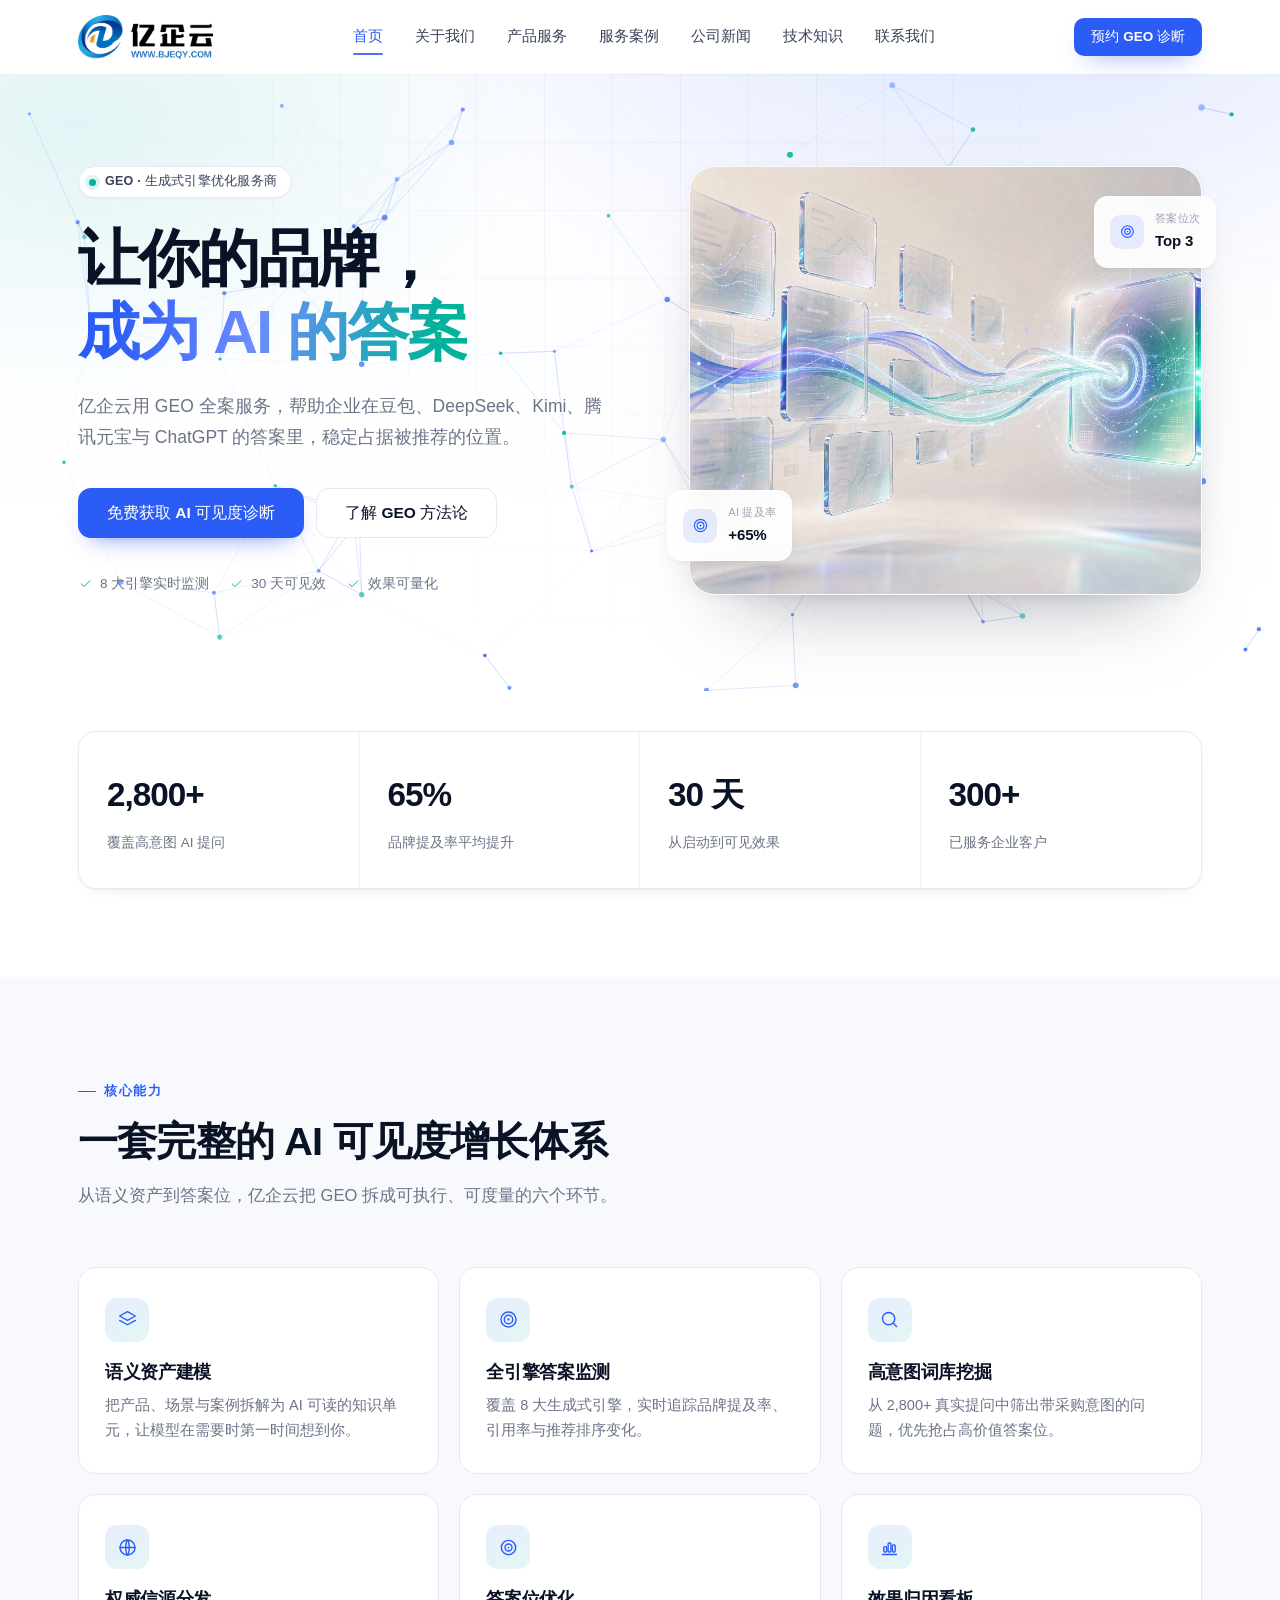
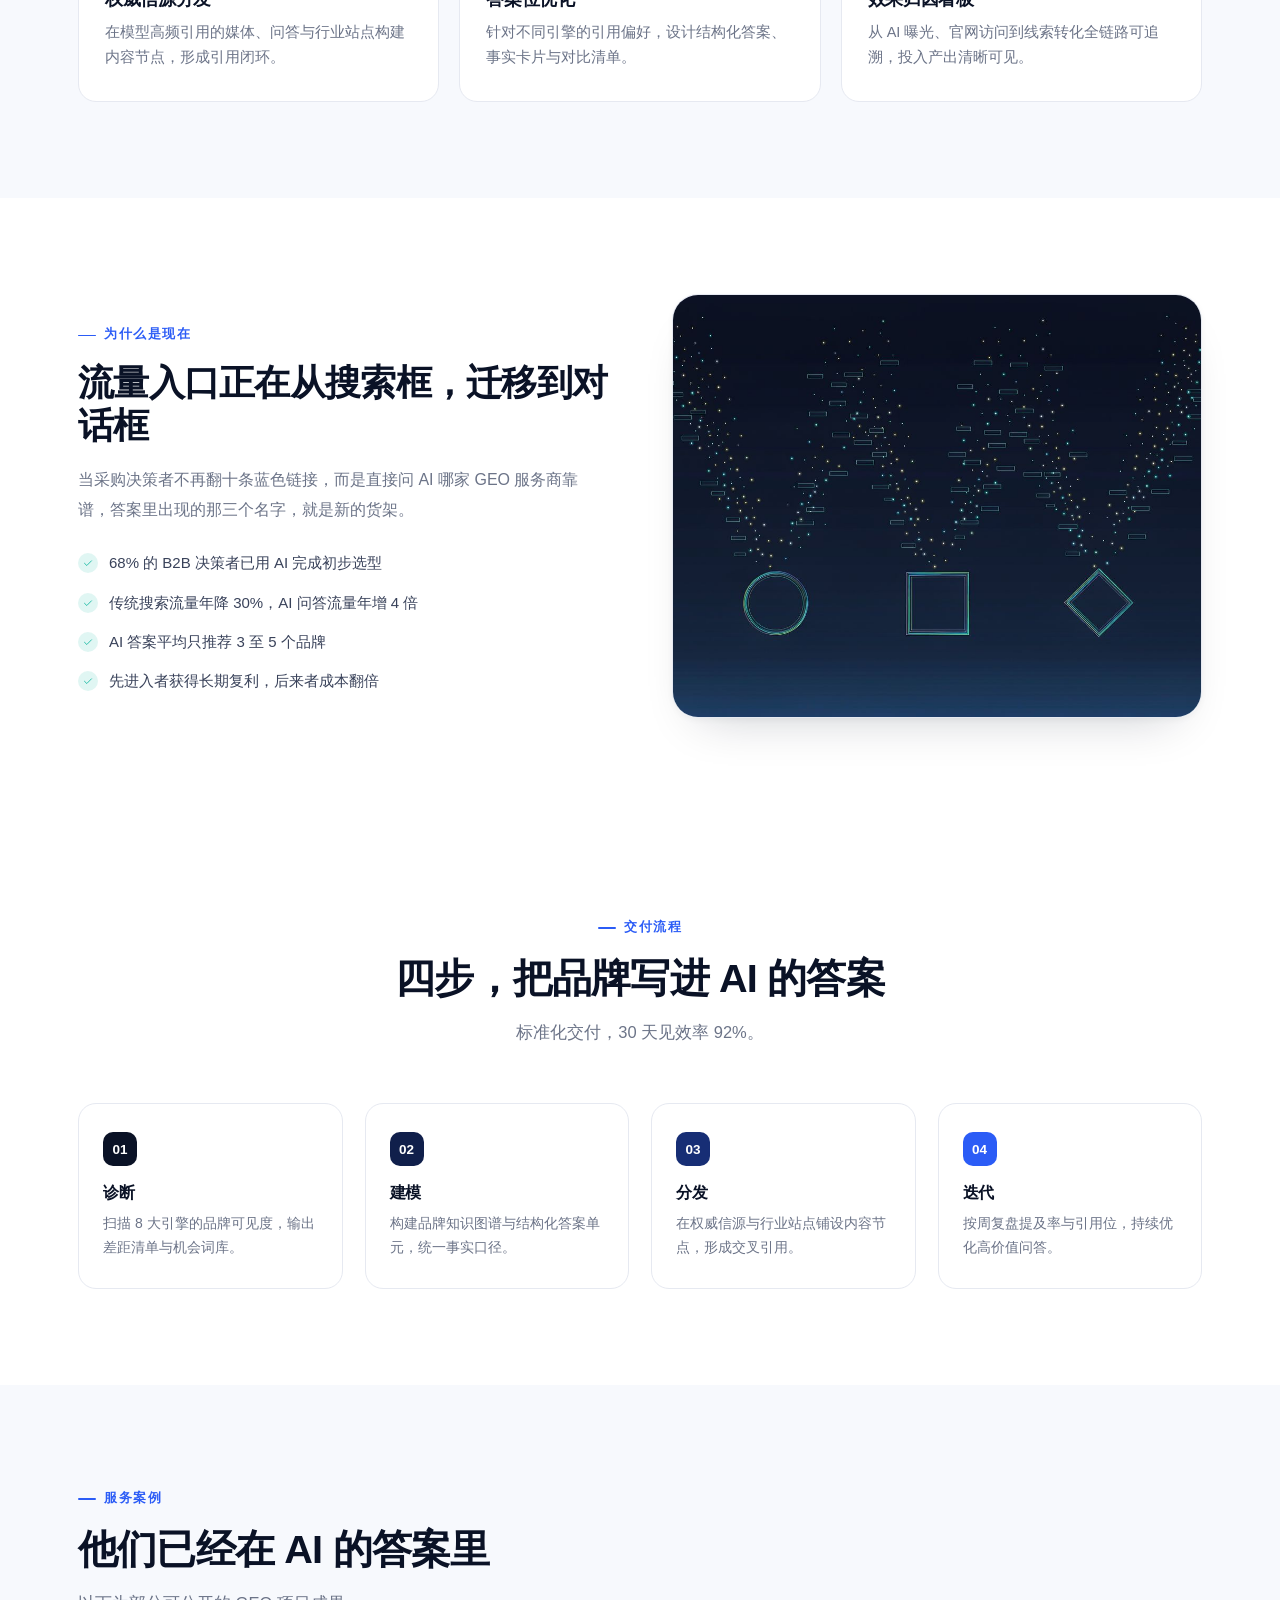
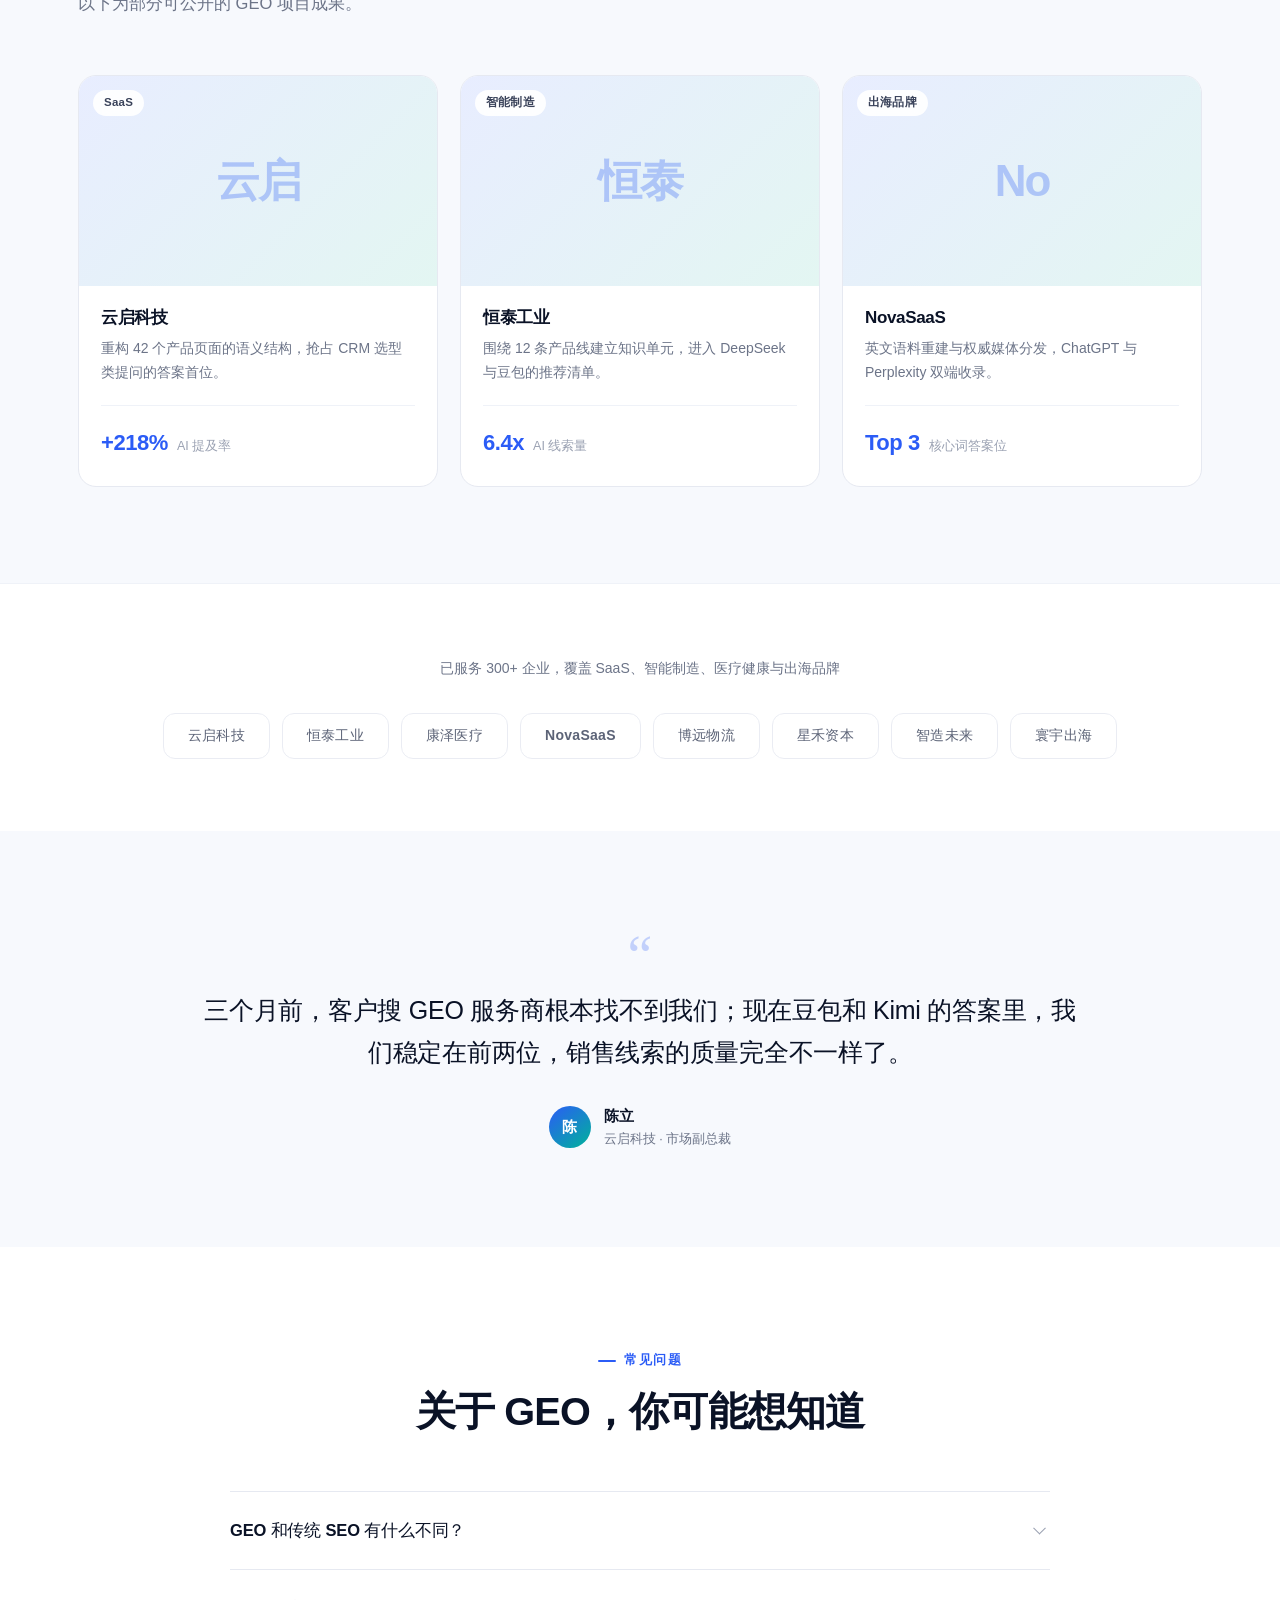
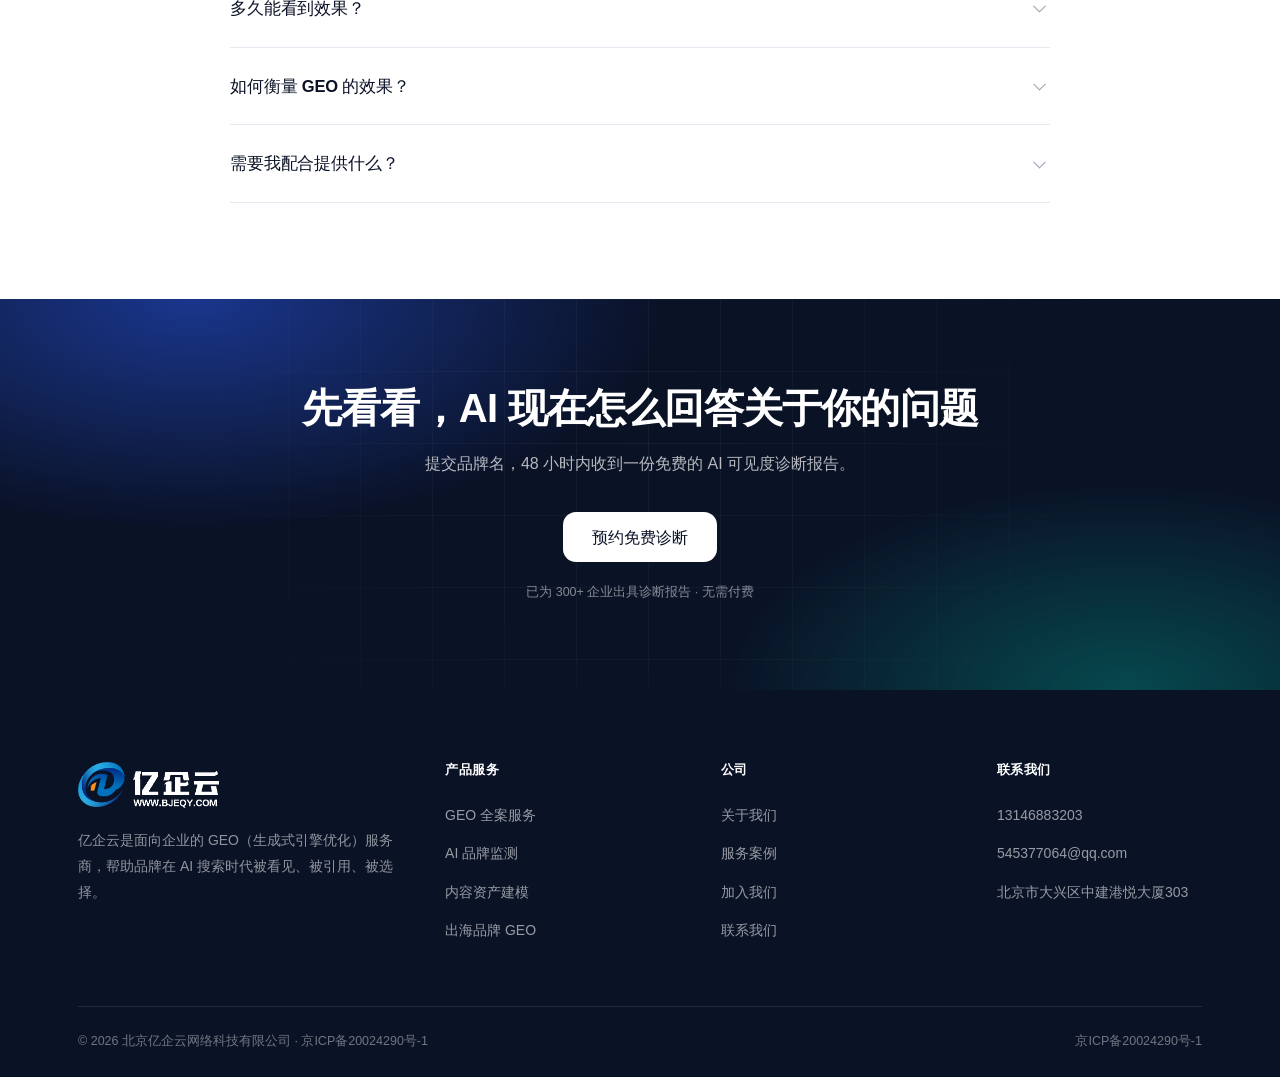
==== commit 330b0a14: "内容更新：北京公司信息/新联系方式/备案号；各栏目科技风 banner；首页粒子网络动态背景；构建时修正根绝对路径链接" ====
--- a/index.html
+++ b/index.html
@@ -8,20 +8,21 @@
 <link rel="icon" type="image/png" href="assets/img/favicon.png">
 <link rel="apple-touch-icon" href="assets/img/logo-mark.png">
 <link rel="stylesheet" href="assets/css/site.css">
+<link rel="stylesheet" href="assets/css/custom.css">
 <script src="assets/js/base.js"></script>
-<link rel="canonical" href="https://__GH_HOST__/yiqiyun-site/"><meta name="robots" content="index,follow,max-image-preview:large"><meta name="keywords" content="GEO,生成式引擎优化,AI搜索优化,GEO服务商,AI品牌监测,大模型SEO,亿企云"><meta property="og:title" content="亿企云 - GEO 生成式引擎优化服务商 | 让品牌成为 AI 的答案"><meta property="og:description" content="亿企云提供专业 GEO（生成式引擎优化）服务：AI 品牌监测、内容资产建模、全案代运营，帮助企业在豆包、DeepSeek、Kimi、ChatGPT 的答案里稳定被推荐，30 天可见效果。"><meta property="og:type" content="website"><meta property="og:url" content="https://__GH_HOST__/yiqiyun-site/"><meta property="og:site_name" content="亿企云"><meta property="og:image" content="https://__GH_HOST__/yiqiyun-site/assets/img/logo-color.png"><meta name="twitter:card" content="summary_large_image"><script id="jsonld-org" type="application/ld+json">{"@context":"https://schema.org","@type":"Organization","@id":"https://__GH_HOST__/yiqiyun-site/#organization","name":"亿企云","url":"https://__GH_HOST__/yiqiyun-site/","logo":"https://__GH_HOST__/yiqiyun-site/assets/img/logo-mark.png","description":"亿企云是面向企业的 GEO（生成式引擎优化）服务商，帮助品牌在 AI 搜索时代被看见、被引用、被选择。","contactPoint":[{"@type":"ContactPoint","telephone":"+4008880966","contactType":"customer service","availableLanguage":["zh-CN"]}],"email":"hello@yiqiyun.com","address":{"@type":"PostalAddress","streetAddress":"杭州市余杭区未来科技城 亿企云大厦 18F","addressCountry":"CN"}}</script><script id="jsonld-faq-9" type="application/ld+json">{"@context":"https://schema.org","@type":"FAQPage","mainEntity":[{"@type":"Question","name":"GEO 和传统 SEO 有什么不同？","acceptedAnswer":{"@type":"Answer","text":"SEO 优化的是网页在搜索结果中的排名，GEO 优化的是品牌在生成式答案中的被提及与被引用。前者争位置，后者争被推荐，内容形态、分发渠道与衡量指标都不同。"}},{"@type":"Question","name":"多久能看到效果？","acceptedAnswer":{"@type":"Answer","text":"通常 2-4 周完成诊断与内容建模，30 天左右可在部分引擎看到提及率变化，90 天进入稳定增长期。具体周期取决于行业词库竞争度。"}},{"@type":"Question","name":"如何衡量 GEO 的效果？","acceptedAnswer":{"@type":"Answer","text":"我们提供提及率、引用率、答案位次、AI 来源访问量与线索转化五个指标，全部在后台看板实时可见，并按月出具复盘报告。"}},{"@type":"Question","name":"需要我配合提供什么？","acceptedAnswer":{"@type":"Answer","text":"品牌基础资料、产品文档与既有内容素材即可。其余的知识单元拆解、答案撰写与信源分发由亿企云团队完成。"}}]}</script></head>
+<link rel="canonical" href="https://Gefei888.github.io/yiqiyun-site/"><meta name="robots" content="index,follow,max-image-preview:large"><meta name="keywords" content="GEO,生成式引擎优化,AI搜索优化,GEO服务商,AI品牌监测,大模型SEO,亿企云"><meta property="og:title" content="亿企云 - GEO 生成式引擎优化服务商 | 让品牌成为 AI 的答案"><meta property="og:description" content="亿企云提供专业 GEO（生成式引擎优化）服务：AI 品牌监测、内容资产建模、全案代运营，帮助企业在豆包、DeepSeek、Kimi、ChatGPT 的答案里稳定被推荐，30 天可见效果。"><meta property="og:type" content="website"><meta property="og:url" content="https://Gefei888.github.io/yiqiyun-site/"><meta property="og:site_name" content="亿企云"><meta property="og:image" content="https://Gefei888.github.io/yiqiyun-site/assets/img/logo-color.png"><meta name="twitter:card" content="summary_large_image"><script id="jsonld-org" type="application/ld+json">{"@context":"https://schema.org","@type":"Organization","@id":"https://Gefei888.github.io/yiqiyun-site/#organization","name":"亿企云","url":"https://Gefei888.github.io/yiqiyun-site/","logo":"https://Gefei888.github.io/yiqiyun-site/assets/img/logo-mark.png","description":"亿企云是面向企业的 GEO（生成式引擎优化）服务商，帮助品牌在 AI 搜索时代被看见、被引用、被选择。","contactPoint":[{"@type":"ContactPoint","telephone":"+13146883203","contactType":"customer service","availableLanguage":["zh-CN"]}],"email":"545377064@qq.com","address":{"@type":"PostalAddress","streetAddress":"北京市大兴区中建港悦大厦303","addressCountry":"CN"}}</script><script id="jsonld-faq-9" type="application/ld+json">{"@context":"https://schema.org","@type":"FAQPage","mainEntity":[{"@type":"Question","name":"GEO 和传统 SEO 有什么不同？","acceptedAnswer":{"@type":"Answer","text":"SEO 优化的是网页在搜索结果中的排名，GEO 优化的是品牌在生成式答案中的被提及与被引用。前者争位置，后者争被推荐，内容形态、分发渠道与衡量指标都不同。"}},{"@type":"Question","name":"多久能看到效果？","acceptedAnswer":{"@type":"Answer","text":"通常 2-4 周完成诊断与内容建模，30 天左右可在部分引擎看到提及率变化，90 天进入稳定增长期。具体周期取决于行业词库竞争度。"}},{"@type":"Question","name":"如何衡量 GEO 的效果？","acceptedAnswer":{"@type":"Answer","text":"我们提供提及率、引用率、答案位次、AI 来源访问量与线索转化五个指标，全部在后台看板实时可见，并按月出具复盘报告。"}},{"@type":"Question","name":"需要我配合提供什么？","acceptedAnswer":{"@type":"Answer","text":"品牌基础资料、产品文档与既有内容素材即可。其余的知识单元拆解、答案撰写与信源分发由亿企云团队完成。"}}]}</script></head>
 <body data-page="home">
   <div id="header"><header class="site-header" id="siteHeader">
       <div class="wrap header-inner">
-        <a class="brand" href="/"><img class="brand-logo" src="/assets/img/logo-color.png" alt="亿企云"></a>
-        <nav class="nav"><a href="/" class="is-active">首页</a><a href="/about/" class="">关于我们</a><a href="/services/" class="">产品服务</a><a href="/cases/" class="">服务案例</a><a href="/news/" class="">公司新闻</a><a href="/knowledge/" class="">技术知识</a><a href="/contact/" class="">联系我们</a></nav>
+        <a class="brand" href="/yiqiyun-site/"><img class="brand-logo" src="/yiqiyun-site/assets/img/logo-color.png" alt="亿企云"></a>
+        <nav class="nav"><a href="/yiqiyun-site/" class="is-active">首页</a><a href="/yiqiyun-site/about/" class="">关于我们</a><a href="/yiqiyun-site/services/" class="">产品服务</a><a href="/yiqiyun-site/cases/" class="">服务案例</a><a href="/yiqiyun-site/news/" class="">公司新闻</a><a href="/yiqiyun-site/knowledge/" class="">技术知识</a><a href="/yiqiyun-site/contact/" class="">联系我们</a></nav>
         <div class="header-cta">
-          <a class="btn btn-primary btn-sm" href="/contact/">预约 GEO 诊断</a>
+          <a class="btn btn-primary btn-sm" href="/yiqiyun-site/contact/">预约 GEO 诊断</a>
           <button class="nav-toggle" id="navToggle" aria-label="菜单"><span></span><span></span><span></span></button>
         </div>
       </div>
     </header>
-    <div class="mobile-nav" id="mobileNav"><a href="/" class="is-active">首页</a><a href="/about/" class="">关于我们</a><a href="/services/" class="">产品服务</a><a href="/cases/" class="">服务案例</a><a href="/news/" class="">公司新闻</a><a href="/knowledge/" class="">技术知识</a><a href="/contact/" class="">联系我们</a></div></div>
+    <div class="mobile-nav" id="mobileNav"><a href="/yiqiyun-site/" class="is-active">首页</a><a href="/yiqiyun-site/about/" class="">关于我们</a><a href="/yiqiyun-site/services/" class="">产品服务</a><a href="/yiqiyun-site/cases/" class="">服务案例</a><a href="/yiqiyun-site/news/" class="">公司新闻</a><a href="/yiqiyun-site/knowledge/" class="">技术知识</a><a href="/yiqiyun-site/contact/" class="">联系我们</a></div></div>
   <main id="blocks"><section data-block-id="1" class="blk hero" data-type="hero">
           <div class="wrap hero-grid">
             <div class="hero-copy">
@@ -29,13 +30,13 @@
               <h1>让你的品牌，<br><span class="grad">成为 AI 的答案</span></h1>
               <p class="lead">亿企云用 GEO 全案服务，帮助企业在豆包、DeepSeek、Kimi、腾讯元宝与 ChatGPT 的答案里，稳定占据被推荐的位置。</p>
               <div class="hero-actions">
-                <a class="btn btn-primary btn-lg" href="/contact/">免费获取 AI 可见度诊断</a>
-                <a class="btn btn-ghost btn-lg" href="/services/">了解 GEO 方法论</a>
+                <a class="btn btn-primary btn-lg" href="/yiqiyun-site/contact/">免费获取 AI 可见度诊断</a>
+                <a class="btn btn-ghost btn-lg" href="/yiqiyun-site/services/">了解 GEO 方法论</a>
               </div>
               <ul class="hero-tags"><li><svg class="" viewBox="0 0 24 24" fill="none" stroke="currentColor" stroke-width="1.6" stroke-linecap="round" stroke-linejoin="round" aria-hidden="true"><path d="m5 12.6 4.6 4.4L19 7.6"></path></svg><span>8 大引擎实时监测</span></li><li><svg class="" viewBox="0 0 24 24" fill="none" stroke="currentColor" stroke-width="1.6" stroke-linecap="round" stroke-linejoin="round" aria-hidden="true"><path d="m5 12.6 4.6 4.4L19 7.6"></path></svg><span>30 天可见效</span></li><li><svg class="" viewBox="0 0 24 24" fill="none" stroke="currentColor" stroke-width="1.6" stroke-linecap="round" stroke-linejoin="round" aria-hidden="true"><path d="m5 12.6 4.6 4.4L19 7.6"></path></svg><span>效果可量化</span></li></ul>
             </div>
             <div class="hero-art">
-              <div class="frame"><img src="/assets/img/hero.jpg" alt="亿企云" loading="lazy" decoding="async"></div>
+              <div class="frame"><img src="/yiqiyun-site/assets/img/hero.jpg" alt="亿企云" loading="lazy" decoding="async"></div>
               <div class="float float-a">
                 <span class="dot"><svg class="" viewBox="0 0 24 24" fill="none" stroke="currentColor" stroke-width="1.6" stroke-linecap="round" stroke-linejoin="round" aria-hidden="true"><circle cx="12" cy="12" r="8.6"></circle><circle cx="12" cy="12" r="4.8"></circle><circle cx="12" cy="12" r="1.3" fill="currentColor" stroke="none"></circle></svg></span>
                 <div><div class="k">AI 提及率</div><div class="v">+65%</div></div>
@@ -93,7 +94,7 @@
               <ul class="checks"><li><span class="tick"><svg class="" viewBox="0 0 24 24" fill="none" stroke="currentColor" stroke-width="1.6" stroke-linecap="round" stroke-linejoin="round" aria-hidden="true"><path d="m5 12.6 4.6 4.4L19 7.6"></path></svg></span><span>68% 的 B2B 决策者已用 AI 完成初步选型</span></li><li><span class="tick"><svg class="" viewBox="0 0 24 24" fill="none" stroke="currentColor" stroke-width="1.6" stroke-linecap="round" stroke-linejoin="round" aria-hidden="true"><path d="m5 12.6 4.6 4.4L19 7.6"></path></svg></span><span>传统搜索流量年降 30%，AI 问答流量年增 4 倍</span></li><li><span class="tick"><svg class="" viewBox="0 0 24 24" fill="none" stroke="currentColor" stroke-width="1.6" stroke-linecap="round" stroke-linejoin="round" aria-hidden="true"><path d="m5 12.6 4.6 4.4L19 7.6"></path></svg></span><span>AI 答案平均只推荐 3 至 5 个品牌</span></li><li><span class="tick"><svg class="" viewBox="0 0 24 24" fill="none" stroke="currentColor" stroke-width="1.6" stroke-linecap="round" stroke-linejoin="round" aria-hidden="true"><path d="m5 12.6 4.6 4.4L19 7.6"></path></svg></span><span>先进入者获得长期复利，后来者成本翻倍</span></li></ul>
               
             </div>
-            <div class="media"><img src="/assets/img/why.jpg" alt="流量入口正在从搜索框，迁移到对话框" loading="lazy" decoding="async"></div>
+            <div class="media"><img src="/yiqiyun-site/assets/img/why.jpg" alt="流量入口正在从搜索框，迁移到对话框" loading="lazy" decoding="async"></div>
           </div>
         </div>
       </section><section data-block-id="5" class="blk section" data-type="process">
@@ -194,7 +195,7 @@
         <div class="wrap"><div class="cta-inner reveal in">
           <h2>先看看，AI 现在怎么回答关于你的问题</h2>
           <p>提交品牌名，48 小时内收到一份免费的 AI 可见度诊断报告。</p>
-          <div class="act"><a class="btn btn-dark btn-lg" href="/contact/">预约免费诊断</a></div>
+          <div class="act"><a class="btn btn-dark btn-lg" href="/yiqiyun-site/contact/">预约免费诊断</a></div>
           <div class="note">已为 300+ 企业出具诊断报告 · 无需付费</div>
         </div></div>
       </section></main>
@@ -202,28 +203,28 @@
       <div class="wrap">
         <div class="footer-top">
           <div>
-            <a class="brand" href="/">
-              <img class="brand-logo brand-logo-footer" src="/assets/img/logo-white.png" alt="亿企云">
+            <a class="brand" href="/yiqiyun-site/">
+              <img class="brand-logo brand-logo-footer" src="/yiqiyun-site/assets/img/logo-white.png" alt="亿企云">
             </a>
             <p class="footer-desc">亿企云是面向企业的 GEO（生成式引擎优化）服务商，帮助品牌在 AI 搜索时代被看见、被引用、被选择。</p>
           </div>
           <div class="footer-col">
             <h4>产品服务</h4>
-            <a href="/services/">GEO 全案服务</a><a href="/services/">AI 品牌监测</a><a href="/services/">内容资产建模</a><a href="/services/">出海品牌 GEO</a>
+            <a href="/yiqiyun-site/services/">GEO 全案服务</a><a href="/yiqiyun-site/services/">AI 品牌监测</a><a href="/yiqiyun-site/services/">内容资产建模</a><a href="/yiqiyun-site/services/">出海品牌 GEO</a>
           </div><div class="footer-col">
             <h4>公司</h4>
-            <a href="/about/">关于我们</a><a href="/cases/">服务案例</a><a href="/about/">加入我们</a><a href="/contact/">联系我们</a>
+            <a href="/yiqiyun-site/about/">关于我们</a><a href="/yiqiyun-site/cases/">服务案例</a><a href="/yiqiyun-site/about/">加入我们</a><a href="/yiqiyun-site/contact/">联系我们</a>
           </div>
           <div class="footer-col">
             <h4>联系我们</h4>
-            <span>400-8880-966</span>
-            <span>hello@yiqiyun.com</span>
-            <span>杭州市余杭区未来科技城 亿企云大厦 18F</span>
+            <span>13146883203</span>
+            <span>545377064@qq.com</span>
+            <span>北京市大兴区中建港悦大厦303</span>
           </div>
         </div>
         <div class="footer-bottom">
-          <span>© 2026 亿企云科技（杭州）有限公司  · 浙ICP备2026008866号-1</span>
-          <div class="links"><a href="#">隐私政策</a><a href="#">服务条款</a></div>
+          <span>© 2026 北京亿企云网络科技有限公司  · 京ICP备20024290号-1</span>
+          <div class="links"><a href="https://beian.miit.gov.cn/">京ICP备20024290号-1</a></div>
         </div>
       </div>
     </footer></div>
@@ -231,6 +232,7 @@
   <script src="assets/js/cloud.js"></script>
   <script src="assets/js/blocks.js"></script>
   <script src="assets/js/site.js"></script>
+  <script src="assets/js/enhance.js"></script>
 
 
 </body></html>
--- a/assets/css/custom.css
+++ b/assets/css/custom.css
@@ -0,0 +1,52 @@
+/* 亿企云 · 静态版视觉增强
+   1) 内页首屏 banner：互联网科技风格背景图 + 左侧深色渐变保证文字可读
+   2) 首页 Hero：Canvas 粒子网络动态背景（见 enhance.js） */
+.pagehead {
+  position: relative;
+  overflow: hidden;
+  border-bottom: none;
+  color: #fff;
+}
+.pagehead::before {
+  content: "";
+  position: absolute;
+  inset: 0;
+  background-size: cover;
+  background-position: center right;
+}
+.pagehead::after {
+  content: "";
+  position: absolute;
+  inset: 0;
+  background: linear-gradient(90deg,
+    rgba(7, 12, 26, .93) 0%,
+    rgba(7, 12, 26, .78) 40%,
+    rgba(7, 12, 26, .30) 78%,
+    rgba(7, 12, 26, .18) 100%);
+}
+.pagehead > .wrap { position: relative; z-index: 2; }
+.pagehead .eyebrow {
+  color: #8FC1FF;
+  background: rgba(43, 92, 246, .22);
+  border: 1px solid rgba(143, 193, 255, .38);
+}
+.pagehead h1 { color: #fff; }
+.pagehead p { color: rgba(226, 236, 255, .85); }
+
+body[data-page="about"]     .pagehead::before { background-image: url(../img/banner-about.jpg); }
+body[data-page="services"]  .pagehead::before { background-image: url(../img/banner-services.jpg); }
+body[data-page="cases"]     .pagehead::before { background-image: url(../img/banner-cases.jpg); }
+body[data-page="news"]      .pagehead::before { background-image: url(../img/banner-news.jpg); }
+body[data-page="knowledge"] .pagehead::before { background-image: url(../img/banner-knowledge.jpg); }
+body[data-page="contact"]   .pagehead::before { background-image: url(../img/banner-contact.jpg); }
+
+/* 首页 Hero 粒子动画层 */
+.hero { position: relative; }
+.hero > .yc-hero-canvas {
+  position: absolute;
+  inset: 0;
+  width: 100%;
+  height: 100%;
+  pointer-events: none;
+}
+.hero > .yc-hero-canvas ~ * { position: relative; }
